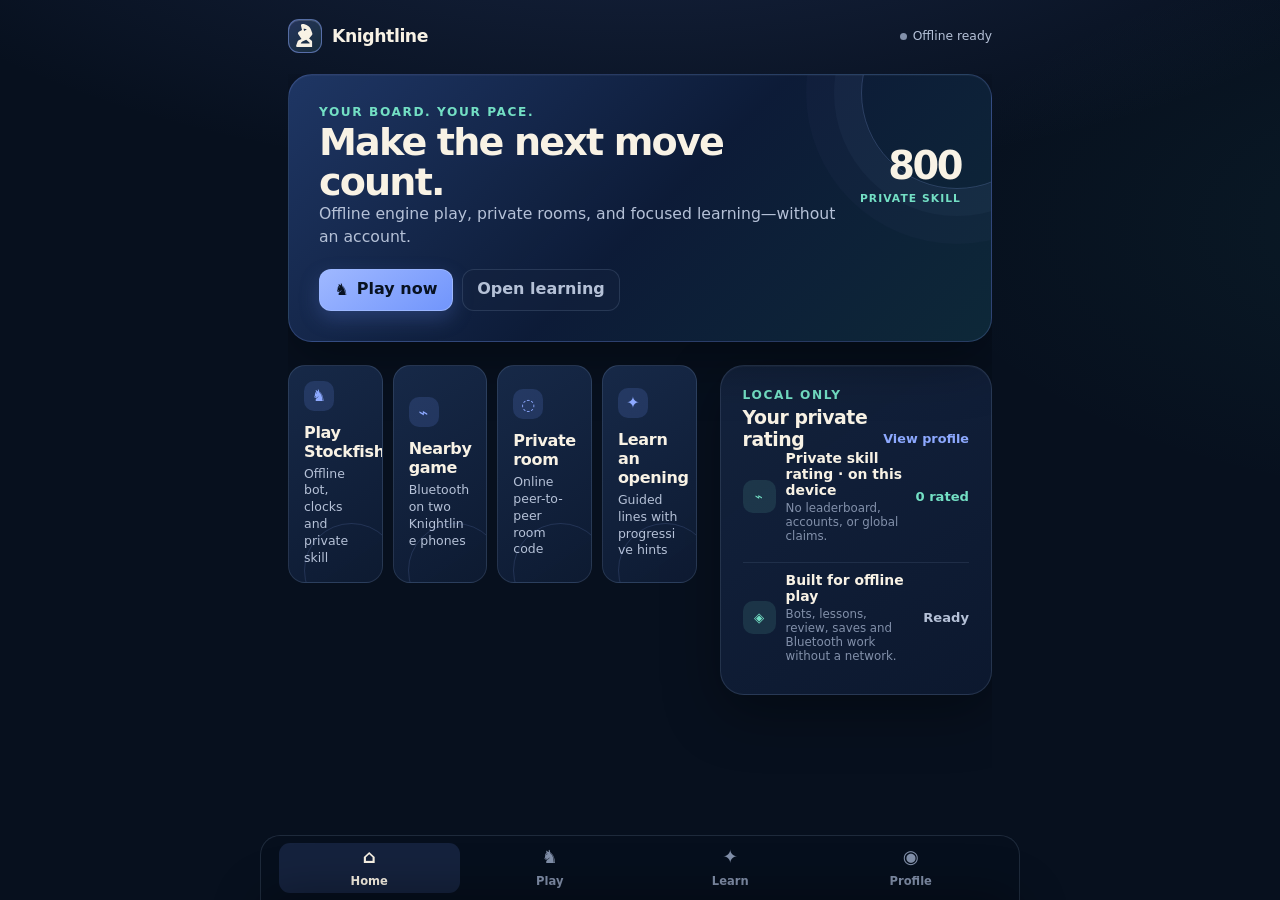
==== app/src/main/assets/ui/index.html @ a9599f8b "Publish Knightline Preview beta" ====
<!doctype html>
<html lang="en">
<head>
  <meta charset="utf-8">
  <meta name="viewport" content="width=device-width, initial-scale=1, viewport-fit=cover">
  <meta name="color-scheme" content="dark">
  <meta name="theme-color" content="#08101f">
  <meta http-equiv="Content-Security-Policy" content="default-src 'self'; img-src 'self' data:; style-src 'self'; script-src 'self'; connect-src 'self'; media-src 'none'; object-src 'none'; base-uri 'none'; form-action 'none'; frame-src 'none'">
  <title>Knightline Preview</title>
  <link rel="stylesheet" href="styles.css">
</head>
<body>
  <a class="skip-link" href="#main-content">Skip to content</a>
  <div id="app" class="app-shell" data-screen="home">
    <header class="app-header" id="app-header" data-testid="app-header"></header>
    <main id="main-content" class="app-main" tabindex="-1"></main>
    <nav class="bottom-nav" aria-label="Primary navigation" data-testid="primary-navigation">
      <button class="nav-item" type="button" data-nav="home" data-testid="nav-home"><span class="nav-icon" aria-hidden="true">⌂</span><span>Home</span></button>
      <button class="nav-item" type="button" data-nav="play" data-testid="nav-play"><span class="nav-icon" aria-hidden="true">♞</span><span>Play</span></button>
      <button class="nav-item" type="button" data-nav="learn" data-testid="nav-learn"><span class="nav-icon" aria-hidden="true">✦</span><span>Learn</span></button>
      <button class="nav-item" type="button" data-nav="profile" data-testid="nav-profile"><span class="nav-icon" aria-hidden="true">◉</span><span>Profile</span></button>
    </nav>
  </div>

  <div id="sheet-backdrop" class="sheet-backdrop" hidden></div>
  <section id="bottom-sheet" class="bottom-sheet" role="dialog" aria-modal="true" aria-labelledby="sheet-title" aria-hidden="true" tabindex="-1" data-testid="bottom-sheet">
    <div class="sheet-grabber" aria-hidden="true"></div>
    <div class="sheet-scroll" id="sheet-scroll"></div>
  </section>
  <div id="toast-region" class="toast-region" aria-live="polite" aria-atomic="true"></div>
  <script src="app.js" defer></script>
</body>
</html>
---- app/src/main/assets/ui/styles.css ----
:root {
  --system-font-size: 100%;
  --ink: #07101e;
  --ink-raised: #0d1930;
  --ink-panel: #111f39;
  --ink-panel-2: #162744;
  --line: rgba(177, 201, 239, .14);
  --line-strong: rgba(177, 201, 239, .25);
  --ivory: #f8f2e5;
  --mist: #b5c1d7;
  --muted: #8290aa;
  --blue: #7394ff;
  --blue-bright: #8da9ff;
  --mint: #73dfc4;
  --gold: #f2c76d;
  --rose: #ff8f9d;
  /* ChessLink's cool tournament field was much clearer than the interim
     brown board. Keep its identity, but give it a more deliberate frame. */
  --board-light: #e7edf8;
  --board-dark: #5875a6;
  --board-light-alt: #d9e3f3;
  --board-dark-alt: #476493;
  --board-frame: clamp(3px, .8vw, 6px);
  --shadow: 0 18px 55px rgba(0, 0, 0, .35);
  --radius-l: 24px;
  --radius-m: 17px;
  --radius-s: 12px;
  --safe-top: env(safe-area-inset-top, 0px);
  --safe-bottom: env(safe-area-inset-bottom, 0px);
  --content-max: 760px;
  font-size: var(--system-font-size);
  font-family: Inter, ui-sans-serif, system-ui, -apple-system, BlinkMacSystemFont, "Segoe UI", sans-serif;
  font-synthesis: none;
}

* { box-sizing: border-box; }
html { height: 100%; background: var(--ink); }
body {
  min-width: 320px;
  height: 100vh;
  height: 100dvh;
  margin: 0;
  overflow: hidden;
  background:
    radial-gradient(100% 58% at 50% -18%, rgba(88, 117, 205, .22), transparent 66%),
    radial-gradient(70% 45% at 120% 25%, rgba(51, 173, 161, .08), transparent 70%),
    var(--ink);
  color: var(--ivory);
  -webkit-tap-highlight-color: transparent;
}
button, input, textarea { font: inherit; }
button { color: inherit; }
button:not(:disabled), [role="button"] { cursor: pointer; }
button:disabled { cursor: not-allowed; opacity: .48; }
.skip-link { position: fixed; z-index: 100; top: -4rem; left: 1rem; padding: .6rem .85rem; background: var(--ivory); color: var(--ink); border-radius: 0 0 .7rem .7rem; }
.skip-link:focus { top: 0; }

.app-shell { height: 100vh; height: 100dvh; display: grid; grid-template-rows: auto minmax(0, 1fr); max-width: var(--content-max); margin: 0 auto; padding: max(14px, var(--safe-top)) clamp(14px, 4vw, 28px) calc(84px + var(--safe-bottom)); overflow: hidden; }
.app-header { min-height: 44px; display: flex; align-items: center; justify-content: space-between; gap: 10px; margin-bottom: 16px; }
.app-main { min-width: 0; min-height: 0; padding-bottom: 6px; overflow-x: hidden; overflow-y: auto; overscroll-behavior-y: contain; outline: none; -webkit-overflow-scrolling: touch; }
.screen { display: grid; gap: clamp(14px, 3.4vw, 23px); }
.screen--game { gap: 12px; }
.eyebrow { margin: 0 0 4px; color: var(--mint); font-size: clamp(.66rem, 2vw, .76rem); font-weight: 780; letter-spacing: .13em; text-transform: uppercase; }
.title { margin: 0; color: var(--ivory); font-size: clamp(1.55rem, 6vw, 2.38rem); line-height: 1.04; letter-spacing: -.048em; }
.subtitle, .body-copy { margin: 0; color: var(--mist); font-size: clamp(.83rem, 3.2vw, .98rem); line-height: 1.48; overflow-wrap: anywhere; }
.muted { color: var(--muted); }
.tiny { font-size: clamp(.69rem, 2.3vw, .78rem); color: var(--muted); }
.header-brand { display: flex; align-items: center; min-width: 0; gap: 10px; }
.brand-mark { width: 34px; height: 34px; flex: 0 0 auto; border: 1px solid rgba(141,169,255,.5); border-radius: 11px; display: grid; place-items: center; background: linear-gradient(135deg, rgba(115,148,255,.24), rgba(115,223,196,.12)); color: var(--ivory); box-shadow: inset 0 1px 0 rgba(255,255,255,.16); }
.brand-word { margin: 0; font-size: clamp(.96rem, 3vw, 1.08rem); font-weight: 760; letter-spacing: -.025em; }
.header-status { display: inline-flex; align-items: center; gap: 6px; min-width: 0; color: var(--mist); font-size: .77rem; }
.status-dot { width: 7px; height: 7px; border-radius: 50%; background: var(--mint); box-shadow: 0 0 0 4px rgba(115,223,196,.1); }
.status-dot--idle { background: var(--muted); box-shadow: none; }
.icon-button, .chip, .button { display: inline-flex; align-items: center; justify-content: center; min-height: 42px; border: 1px solid var(--line); border-radius: var(--radius-s); background: rgba(20, 35, 63, .75); color: var(--ivory); font-weight: 700; line-height: 1.15; }
.icon-button { width: 42px; padding: 0; font-size: 1.15rem; }
.button { gap: 8px; padding: .65rem .9rem; text-align: center; overflow-wrap: anywhere; transition: background .16s ease, border-color .16s ease, transform .16s ease; }
.button:hover { border-color: var(--line-strong); background: #1a2d50; }
.button:active { transform: translateY(1px); }
.button--primary { color: #081221; border-color: rgba(158, 185, 255, .85); background: linear-gradient(145deg, #9fb8ff, #7195fc); box-shadow: 0 8px 20px rgba(94, 126, 220, .28); }
.button--primary:hover { background: linear-gradient(145deg, #b2c6ff, #7ea0ff); }
.button--mint { color: #041b1a; border-color: rgba(130, 245, 215, .85); background: linear-gradient(145deg, #a1f0da, #70d5bc); box-shadow: 0 8px 18px rgba(70, 202, 172, .2); }
.button--quiet { color: var(--mist); background: rgba(20, 35, 63, .5); }
.button--danger { color: #ffd7dd; border-color: rgba(255,143,157,.3); background: rgba(128, 39, 64, .2); }
.button--wide { width: 100%; }
.button--compact { min-height: 38px; padding: .53rem .7rem; font-size: .82rem; }
.button-icon { font-size: 1rem; line-height: 1; }
.button-row { display: grid; grid-template-columns: repeat(2, minmax(0, 1fr)); gap: 9px; }
.button-row--three { grid-template-columns: repeat(3, minmax(0, 1fr)); }

.surface { min-width: 0; padding: clamp(15px, 4vw, 22px); border: 1px solid var(--line); border-radius: var(--radius-l); background: linear-gradient(145deg, rgba(20, 35, 63, .94), rgba(13, 25, 48, .92)); box-shadow: inset 0 1px 0 rgba(255,255,255,.035), var(--shadow); }
.surface--flat { box-shadow: inset 0 1px 0 rgba(255,255,255,.03); }
.surface-title { margin: 0; font-size: clamp(1rem, 4vw, 1.18rem); letter-spacing: -.025em; }
.section-heading { display: flex; align-items: end; justify-content: space-between; gap: 12px; }
.section-heading > div { min-width: 0; }
.section-action { flex: 0 0 auto; border: 0; padding: 4px 0; background: transparent; color: var(--blue-bright); font-weight: 750; font-size: .8rem; }

.hero { position: relative; overflow: hidden; padding: clamp(20px, 5vw, 30px); border-color: rgba(128,156,240,.23); background: linear-gradient(135deg, rgba(31, 55, 102, .98), rgba(13, 28, 56, .97) 52%, rgba(14, 42, 58, .95)); }
.hero::after { content: ""; position: absolute; width: 190px; height: 190px; right: -62px; top: -78px; border: 1px solid rgba(157,182,255,.22); border-radius: 50%; box-shadow: 0 0 0 27px rgba(157,182,255,.035), 0 0 0 55px rgba(157,182,255,.025); pointer-events: none; }
.hero > * { position: relative; z-index: 1; }
.hero-grid { display: grid; grid-template-columns: minmax(0, 1fr) auto; gap: 16px; align-items: center; }
.hero-rating { min-width: 83px; text-align: right; }
.rating-number { display: block; color: var(--ivory); font-size: clamp(1.65rem, 7vw, 2.4rem); line-height: .9; font-weight: 820; letter-spacing: -.065em; }
.rating-label { display: block; margin-top: 8px; color: var(--mint); font-size: .67rem; font-weight: 760; letter-spacing: .1em; text-transform: uppercase; }
.rating-delta { display: inline-block; margin-top: 9px; color: #a5f1d8; font-size: .76rem; font-weight: 760; }
.hero-actions { display: flex; flex-wrap: wrap; gap: 9px; margin-top: 20px; }

.quick-grid { display: grid; grid-template-columns: repeat(2, minmax(0, 1fr)); gap: 10px; }
.quick-card { position: relative; min-height: 124px; overflow: hidden; padding: 15px; border: 1px solid var(--line); border-radius: var(--radius-m); background: linear-gradient(145deg, rgba(25,44,77,.9), rgba(14,27,51,.94)); text-align: left; }
.quick-card::after { content: ""; position: absolute; inset: auto -17px -36px auto; width: 93px; height: 93px; border: 1px solid rgba(148,175,255,.15); border-radius: 50%; }
.quick-card:hover { border-color: rgba(141,169,255,.52); }
.quick-icon { display: grid; place-items: center; width: 30px; height: 30px; margin-bottom: 12px; border-radius: 10px; background: rgba(115,148,255,.16); color: var(--blue-bright); font-size: 1rem; }
.quick-label { display: block; font-size: clamp(.88rem, 3.5vw, 1rem); font-weight: 770; letter-spacing: -.02em; }
.quick-meta { display: block; max-width: 15ch; margin-top: 5px; color: var(--mist); font-size: clamp(.7rem, 2.6vw, .78rem); line-height: 1.35; overflow-wrap: anywhere; }

.activity-list, .lesson-list, .timeline-list, .move-list { display: grid; gap: 10px; }
.activity-item { display: grid; grid-template-columns: auto minmax(0, 1fr) auto; gap: 10px; align-items: center; min-height: 54px; padding: 9px 0; border-top: 1px solid rgba(177,201,239,.1); }
.activity-item:first-child { padding-top: 0; border-top: 0; }
.activity-badge { display: grid; place-items: center; width: 33px; height: 33px; border-radius: 10px; background: rgba(115,223,196,.12); color: var(--mint); font-size: .83rem; }
.activity-title { margin: 0; font-size: .87rem; font-weight: 720; overflow-wrap: anywhere; }
.activity-copy { margin: 3px 0 0; color: var(--muted); font-size: .74rem; overflow-wrap: anywhere; }
.activity-value { color: var(--mint); font-size: .82rem; font-weight: 760; text-align: right; }
.activity-value--neutral { color: var(--mist); }

.bottom-nav { position: fixed; z-index: 20; left: 50%; bottom: 0; display: grid; grid-template-columns: repeat(4, minmax(0, 1fr)); width: min(var(--content-max), 100%); padding: 7px clamp(8px, 3vw, 18px) calc(7px + var(--safe-bottom)); border-top: 1px solid rgba(177,201,239,.12); background: rgba(7, 16, 30, .91); backdrop-filter: blur(18px); transform: translateX(-50%); }
.nav-item { display: grid; place-items: center; gap: 3px; min-height: 50px; padding: 3px 0; border: 0; border-radius: 11px; background: transparent; color: var(--muted); font-size: clamp(.63rem, 2.5vw, .72rem); font-weight: 700; }
.nav-item[aria-current="page"] { color: var(--ivory); background: rgba(115,148,255,.14); }
.nav-icon { font-size: 1.15rem; line-height: 1; }

.board-shell { position: relative; width: min(100%, 600px); margin: 0 auto; padding: var(--board-frame); border: 1px solid rgba(181,205,246,.38); border-radius: clamp(13px, 3.2vw, 19px); background: linear-gradient(145deg, #2b4169, #0f1b31 58%, #081222); box-shadow: 0 2px 0 rgba(255,255,255,.09) inset, 0 0 0 1px rgba(2,8,20,.48), 0 18px 42px rgba(0,0,0,.43); overflow: hidden; }
.board { position: relative; display: grid; grid-template-columns: repeat(8, minmax(0, 1fr)); grid-template-rows: repeat(8, minmax(0, 1fr)); width: 100%; aspect-ratio: 1; border-radius: clamp(9px, 2.4vw, 14px); overflow: hidden; isolation: isolate; touch-action: none; user-select: none; -webkit-user-select: none; }
.square { position: relative; display: grid; place-items: center; min-width: 0; min-height: 0; padding: 0; border: 0; background: var(--board-light); color: #17233c; }
.square--dark { background: var(--board-dark); }
.square--last { box-shadow: inset 0 0 0 999px rgba(247, 194, 91, .34); }
.square--selected { outline: 3px solid rgba(113, 239, 207, .95); outline-offset: -3px; box-shadow: inset 0 0 0 999px rgba(66, 213, 187, .16); }
.square--legal::after { content: ""; position: absolute; z-index: 1; width: 22%; aspect-ratio: 1; border: 2px solid rgba(10, 35, 67, .12); border-radius: 50%; background: rgba(18, 55, 89, .38); box-shadow: 0 1px 2px rgba(255,255,255,.2) inset; }
.square--capture::after { content: ""; position: absolute; z-index: 1; inset: 6%; border: 3px solid rgba(103, 242, 209, .94); border-radius: 50%; box-shadow: 0 0 0 1px rgba(5,27,46,.32) inset; }
.square:focus-visible { outline: 3px solid #f9fbff; outline-offset: -3px; }
.coordinate { position: absolute; z-index: 4; color: #345175; font-size: clamp(6px, 1.75vw, 8px); font-weight: 800; line-height: 1; opacity: .9; pointer-events: none; text-shadow: 0 1px 1px rgba(255,255,255,.42), 0 0 2px rgba(12,28,51,.18); }
.square--dark .coordinate { color: #eef4ff; text-shadow: 0 1px 1px rgba(21,39,70,.35); }
.coordinate--rank { top: 4px; left: 4px; }
.coordinate--file { right: 4px; bottom: 3px; }
.piece-svg { --piece-fill: #fffaf0; --piece-edge: #6f6d65; --piece-shine: #d7c7a4; position: relative; z-index: 3; width: 94%; height: 94%; overflow: visible; filter: drop-shadow(0 2px 1.2px rgba(7,17,34,.35)); pointer-events: none; }
.piece-svg--white { --piece-fill: #fffaf0; --piece-edge: #6f6d65; --piece-shine: #d7c7a4; }
.piece-svg--black { --piece-fill: #202b3c; --piece-edge: #0d1420; --piece-shine: #52647a; filter: drop-shadow(0 2px 1.2px rgba(7,17,34,.42)); }
.piece-svg .piece-main, .piece-svg .piece-base { fill: var(--piece-fill); stroke: var(--piece-edge); stroke-width: 1.45; stroke-linejoin: round; }
.piece-svg .piece-detail { fill: none; stroke: var(--piece-shine); stroke-width: 2.4; stroke-linecap: round; stroke-linejoin: round; }
.piece-svg .piece-highlight { fill: none; stroke: var(--piece-shine); stroke-width: 2; stroke-linecap: round; }
.piece-svg .piece-shadow { fill: #000; opacity: .16; }
.square--coach-source::before, .square--coach-target::before { content: ""; position: absolute; z-index: 2; inset: 5%; border: 2px solid rgba(121, 238, 207, .92); pointer-events: none; }
.square--coach-source::before { border-radius: 12%; box-shadow: inset 0 0 0 1px rgba(9,33,54,.28); }
.square--coach-target::before { border-radius: 50%; background: rgba(121, 238, 207, .12); box-shadow: 0 0 0 1px rgba(9,33,54,.3); }
.board-overlay { position: absolute; inset: 0; z-index: 2; width: 100%; height: 100%; overflow: visible; pointer-events: none; }
.coach-arrow { stroke: rgba(112, 239, 209, .94); stroke-width: 1.15; stroke-linecap: round; opacity: .8; filter: drop-shadow(0 1px 1px rgba(0,0,0,.28)); }
.coach-arrow-head { fill: rgba(112, 239, 209, .94); opacity: .88; }
.board-accessibility-note { position: absolute; width: 1px; height: 1px; padding: 0; margin: -1px; overflow: hidden; clip: rect(0,0,0,0); white-space: nowrap; border: 0; }

.game-topline { display: flex; align-items: center; justify-content: space-between; gap: 8px; }
.game-name { min-width: 0; margin: 0; color: var(--ivory); font-size: clamp(.9rem, 3.8vw, 1.04rem); font-weight: 760; letter-spacing: -.02em; white-space: nowrap; overflow: hidden; text-overflow: ellipsis; }
.eval-chip { display: inline-flex; flex: 0 0 auto; align-items: center; gap: 6px; min-height: 30px; padding: 0 .6rem; border: 1px solid rgba(115,223,196,.25); border-radius: 999px; background: rgba(28,80,79,.27); color: #b4f6e3; font-size: .75rem; font-weight: 800; font-variant-numeric: tabular-nums; }
.eval-bar { width: 30px; height: 5px; border-radius: 99px; background: linear-gradient(90deg, #fff7e7 0 53%, #29354c 53% 100%); }
.player-card { display: grid; grid-template-columns: 42px minmax(0, 1fr) auto; align-items: center; gap: 10px; min-height: 68px; padding: 10px 12px; border: 1px solid var(--line); border-radius: var(--radius-m); background: rgba(18,32,58,.92); }
.player-card--active { border-color: rgba(115,223,196,.7); box-shadow: inset 0 0 0 1px rgba(115,223,196,.14); }
.avatar { display: grid; place-items: center; width: 42px; height: 42px; border-radius: 14px; background: linear-gradient(145deg, #88a9ff, #5878d8); color: #0b1430; font-size: .7rem; font-weight: 850; }
.avatar--bot { background: linear-gradient(145deg, #6ce0c4, #328d95); color: #042226; }
.player-copy { min-width: 0; }
.player-name { margin: 0; font-size: clamp(.82rem, 3.4vw, .96rem); font-weight: 760; white-space: nowrap; overflow: hidden; text-overflow: ellipsis; }
.player-meta { margin: 3px 0 0; color: var(--muted); font-size: clamp(.66rem, 2.5vw, .74rem); white-space: nowrap; overflow: hidden; text-overflow: ellipsis; }
.clock { color: var(--ivory); font-size: clamp(1rem, 4.4vw, 1.23rem); font-weight: 800; font-variant-numeric: tabular-nums; letter-spacing: -.04em; }
.clock--active { color: var(--mint); }
.coach-card { display: grid; gap: 10px; padding: 13px 14px; border: 1px solid rgba(115,223,196,.25); border-radius: var(--radius-m); background: linear-gradient(140deg, rgba(20,71,74,.42), rgba(14,30,53,.8)); }
.coach-kicker { display: flex; align-items: center; gap: 7px; color: var(--mint); font-size: .68rem; font-weight: 820; letter-spacing: .105em; text-transform: uppercase; }
.coach-copy { margin: 0; color: var(--ivory); font-size: clamp(.79rem, 3.2vw, .91rem); line-height: 1.4; overflow-wrap: anywhere; }
.game-actions { display: grid; grid-template-columns: repeat(3, minmax(0, 1fr)); gap: 8px; }
.game-actions .button { min-width: 0; min-height: 42px; padding: .55rem .38rem; font-size: clamp(.66rem, 2.7vw, .78rem); }
.turn-note { min-height: 1.15em; margin: 0 3px; color: var(--mist); font-size: .76rem; overflow-wrap: anywhere; }

.tab-row { display: flex; gap: 7px; overflow-x: auto; padding-bottom: 2px; scrollbar-width: none; }
.tab-row::-webkit-scrollbar { display: none; }
.tab { flex: 0 0 auto; min-height: 36px; padding: 0 .75rem; border: 1px solid var(--line); border-radius: 999px; background: rgba(15,29,54,.72); color: var(--mist); font-size: .76rem; font-weight: 760; }
.tab[aria-selected="true"] { border-color: rgba(141,169,255,.58); background: rgba(115,148,255,.19); color: var(--ivory); }
.lesson-card { display: grid; grid-template-columns: auto minmax(0, 1fr) auto; align-items: center; gap: 11px; padding: 13px; border: 1px solid var(--line); border-radius: var(--radius-m); background: rgba(17,31,57,.76); text-align: left; }
.lesson-icon { display: grid; place-items: center; width: 38px; height: 38px; border-radius: 12px; background: rgba(115,148,255,.14); color: var(--blue-bright); font-size: 1rem; }
.lesson-content { min-width: 0; }
.lesson-title { display: block; margin: 0; font-size: clamp(.79rem, 3.2vw, .91rem); font-weight: 760; overflow-wrap: anywhere; }
.lesson-copy { display: block; margin: 3px 0 0; color: var(--muted); font-size: clamp(.66rem, 2.6vw, .74rem); line-height: 1.3; overflow-wrap: anywhere; }
.progress-ring { --value: 0; display: grid; place-items: center; width: 35px; height: 35px; border-radius: 50%; background: conic-gradient(var(--mint) calc(var(--value) * 1%), rgba(177,201,239,.13) 0); }
.progress-ring::after { content: attr(data-label); display: grid; place-items: center; width: 27px; height: 27px; border-radius: 50%; background: var(--ink-panel); color: var(--ivory); font-size: .59rem; font-weight: 800; }
.lesson-hero { display: grid; gap: 12px; padding: 16px; border: 1px solid rgba(115,148,255,.27); border-radius: var(--radius-m); background: linear-gradient(135deg, rgba(58,78,137,.38), rgba(17,31,57,.68)); }
.button-row--review { margin-top: 14px; }
.review-branch { margin-top: 9px; }
.chat-compose--spaced { margin-top: 10px; }

.profile-grid { display: grid; grid-template-columns: repeat(2, minmax(0, 1fr)); gap: 10px; }
.metric { min-width: 0; padding: 14px; border: 1px solid var(--line); border-radius: var(--radius-m); background: rgba(17,31,57,.62); }
.metric-value { display: block; color: var(--ivory); font-size: clamp(1.1rem, 5vw, 1.5rem); font-weight: 810; letter-spacing: -.05em; font-variant-numeric: tabular-nums; }
.metric-label { display: block; margin-top: 5px; color: var(--muted); font-size: .68rem; font-weight: 700; overflow-wrap: anywhere; }
.rating-chart { position: relative; height: 132px; overflow: hidden; margin-top: 7px; border-bottom: 1px solid rgba(177,201,239,.16); }
.rating-chart svg { width: 100%; height: 100%; overflow: visible; }
.chart-grid { stroke: rgba(177,201,239,.12); stroke-width: 1; }
.chart-area { fill: url(#rating-area); }
.chart-line { fill: none; stroke: #76e2c7; stroke-width: 3; stroke-linecap: round; stroke-linejoin: round; }
.chart-point { fill: #d9fff3; stroke: #67d9bc; stroke-width: 2; }
.rating-footnote { margin: 10px 0 0; color: var(--muted); font-size: .71rem; line-height: 1.35; }
.empty-state { display: grid; place-items: center; min-height: 170px; padding: 25px; border: 1px dashed rgba(177,201,239,.24); border-radius: var(--radius-m); color: var(--mist); text-align: center; }

.review-summary { display: grid; grid-template-columns: minmax(0, 1fr) auto; gap: 12px; align-items: center; }
.result-badge { display: inline-flex; align-items: center; width: max-content; min-height: 28px; padding: 0 .55rem; border-radius: 999px; background: rgba(115,223,196,.15); color: var(--mint); font-size: .68rem; font-weight: 830; letter-spacing: .07em; text-transform: uppercase; }
.review-score { color: var(--ivory); font-size: clamp(2rem, 9vw, 3.15rem); font-weight: 830; letter-spacing: -.075em; }
.review-graph { width: 100%; height: 76px; overflow: visible; }
.move-list { grid-template-columns: repeat(2, minmax(0, 1fr)); gap: 6px; }
.move-item { display: flex; align-items: center; justify-content: space-between; min-width: 0; min-height: 37px; padding: 0 9px; border: 1px solid rgba(177,201,239,.1); border-radius: 9px; background: rgba(11,23,43,.6); color: var(--mist); font-size: .75rem; }
.move-item--current { color: var(--ivory); border-color: rgba(115,148,255,.58); background: rgba(115,148,255,.17); }
.move-number { color: var(--muted); font-size: .65rem; }

.sheet-backdrop { position: fixed; z-index: 39; inset: 0; background: rgba(1,6,15,.62); opacity: 0; transition: opacity 180ms ease; }
.sheet-backdrop.is-visible { opacity: 1; }
.bottom-sheet { position: fixed; z-index: 40; left: 50%; bottom: 0; width: min(var(--content-max), 100%); max-height: min(88dvh, 44rem); padding: 8px clamp(14px, 4vw, 27px) calc(15px + var(--safe-bottom)); border: 1px solid rgba(177,201,239,.18); border-bottom: 0; border-radius: 27px 27px 0 0; background: linear-gradient(155deg, #172744, #0c1830 45%, #091426); box-shadow: 0 -14px 48px rgba(0,0,0,.36), inset 0 1px 0 rgba(255,255,255,.065); transform: translate3d(-50%, calc(100% + 10px), 0); transition: transform 230ms cubic-bezier(.2,.8,.2,1); will-change: transform; }
.bottom-sheet[data-open="true"] { transform: translate3d(-50%, 0, 0); }
.bottom-sheet[data-sheet-kind="setup"] { height: min(84dvh, 38rem); }
.bottom-sheet[data-sheet-kind="room"] { height: min(72dvh, 31rem); }
.bottom-sheet[data-sheet-kind="moves"] { height: min(74dvh, 35rem); }
.sheet-grabber { width: 37px; height: 4px; margin: 3px auto 12px; border-radius: 99px; background: rgba(207,220,245,.37); }
.sheet-scroll { max-height: calc(min(88dvh, 44rem) - 42px - var(--safe-bottom)); overflow: auto; overscroll-behavior: contain; padding: 0 1px 4px; scrollbar-color: rgba(177,201,239,.32) transparent; }
.bottom-sheet[data-sheet-kind="setup"] .sheet-scroll { height: calc(min(84dvh, 38rem) - 42px - var(--safe-bottom)); }
.bottom-sheet[data-sheet-kind="room"] .sheet-scroll { height: calc(min(72dvh, 31rem) - 42px - var(--safe-bottom)); }
.bottom-sheet[data-sheet-kind="moves"] .sheet-scroll { height: calc(min(74dvh, 35rem) - 42px - var(--safe-bottom)); }
.sheet-heading { display: flex; align-items: start; justify-content: space-between; gap: 12px; margin-bottom: 18px; }
.sheet-heading > div { min-width: 0; }
.sheet-title { margin: 0; color: var(--ivory); font-size: clamp(1.2rem, 5vw, 1.5rem); line-height: 1.1; letter-spacing: -.04em; }
.sheet-subtitle { margin: 7px 0 0; color: var(--mist); font-size: clamp(.77rem, 3vw, .88rem); line-height: 1.4; overflow-wrap: anywhere; }
.sheet-section { display: grid; gap: 10px; margin-top: 18px; }
.sheet-label { margin: 0; color: var(--mist); font-size: .71rem; font-weight: 790; letter-spacing: .095em; text-transform: uppercase; }
.choice-grid { display: grid; grid-template-columns: repeat(3, minmax(0, 1fr)); gap: 8px; }
.choice-grid--two { grid-template-columns: repeat(2, minmax(0, 1fr)); }
.choice { display: grid; gap: 3px; min-height: 56px; padding: 9px 8px; border: 1px solid var(--line); border-radius: 13px; background: rgba(10,23,45,.48); color: var(--mist); text-align: left; }
.choice[aria-pressed="true"] { border-color: rgba(141,169,255,.72); background: rgba(115,148,255,.2); color: var(--ivory); box-shadow: inset 0 0 0 1px rgba(141,169,255,.13); }
.choice-main { display: block; color: inherit; font-size: clamp(.72rem, 3vw, .84rem); font-weight: 780; overflow-wrap: anywhere; }
.choice-detail { display: block; color: var(--muted); font-size: clamp(.59rem, 2.2vw, .67rem); overflow-wrap: anywhere; }
.choice[aria-pressed="true"] .choice-detail { color: #b8c8ef; }
.sheet-footer { position: sticky; bottom: -1px; display: grid; grid-template-columns: minmax(0, 1fr) auto; gap: 10px; align-items: center; padding: 15px 0 1px; background: linear-gradient(to bottom, rgba(12,24,48,0), #0b1730 27%); }
.sheet-footer .button { min-width: 120px; }
.input { width: 100%; min-height: 48px; padding: .7rem .82rem; border: 1px solid var(--line-strong); border-radius: 13px; outline: none; background: rgba(5,13,29,.65); color: var(--ivory); }
.input::placeholder { color: #71809b; }
.input:focus { border-color: var(--blue-bright); box-shadow: 0 0 0 3px rgba(115,148,255,.17); }
.online-note { display: flex; gap: 8px; padding: 11px; border: 1px solid rgba(242,199,109,.24); border-radius: 13px; background: rgba(110,78,25,.13); color: #ead7a6; font-size: .74rem; line-height: 1.35; }
.chat-log { display: grid; gap: 8px; min-height: 90px; max-height: 175px; overflow: auto; padding: 8px; border: 1px solid rgba(177,201,239,.1); border-radius: 13px; background: rgba(5,14,31,.38); }
.chat-message { max-width: 86%; padding: 8px 10px; border-radius: 11px 11px 11px 3px; background: rgba(115,148,255,.15); color: var(--ivory); font-size: .76rem; line-height: 1.33; overflow-wrap: anywhere; }
.chat-message--self { justify-self: end; border-radius: 11px 11px 3px 11px; background: rgba(115,223,196,.15); }
.chat-compose { display: grid; grid-template-columns: minmax(0, 1fr) auto; gap: 8px; }

.toast-region { position: fixed; z-index: 80; left: 50%; bottom: calc(80px + var(--safe-bottom)); display: grid; gap: 8px; width: min(calc(100% - 28px), 430px); pointer-events: none; transform: translateX(-50%); }
.toast { padding: 11px 13px; border: 1px solid rgba(177,201,239,.23); border-radius: 13px; background: rgba(16,30,55,.96); color: var(--ivory); box-shadow: var(--shadow); font-size: .78rem; line-height: 1.35; animation: toast-in 180ms ease-out both; }
.toast--error { border-color: rgba(255,143,157,.45); color: #ffdae0; }

@keyframes toast-in { from { opacity: 0; transform: translateY(9px); } to { opacity: 1; transform: translateY(0); } }

@media (max-width: 374px) {
  .app-shell { padding-left: 12px; padding-right: 12px; }
  .bottom-sheet { padding-left: 12px; padding-right: 12px; }
  .hero-grid { grid-template-columns: minmax(0, 1fr) 72px; }
  .player-card { grid-template-columns: 37px minmax(0, 1fr) auto; gap: 8px; padding: 9px; }
  .avatar { width: 37px; height: 37px; border-radius: 12px; }
  .game-actions { gap: 6px; }
  .game-actions .button { padding-left: .2rem; padding-right: .2rem; }
}
/* Dynamic type: preserve a calm hierarchy by reflowing dense compositions.
   This is deliberately keyed from Android's reported font preference rather
   than viewport width, so a 360dp phone at 150% never gets squeezed columns. */
:root[data-font-scale-tier="medium"] .hero-grid,
:root[data-font-scale-tier="large"] .hero-grid {
  grid-template-columns: minmax(0, 1fr);
  gap: 12px;
}
:root[data-font-scale-tier="medium"] .hero-rating,
:root[data-font-scale-tier="large"] .hero-rating {
  display: flex;
  align-items: baseline;
  gap: 9px;
  min-width: 0;
  text-align: left;
}
:root[data-font-scale-tier="medium"] .rating-label,
:root[data-font-scale-tier="large"] .rating-label { margin-top: 0; }
:root[data-font-scale-tier="medium"] .rating-delta,
:root[data-font-scale-tier="large"] .rating-delta { margin-top: 0; }
:root[data-font-scale-tier="medium"] .title { font-size: clamp(1.46rem, 5.6vw, 2.14rem); }
:root[data-font-scale-tier="large"] .title { font-size: clamp(1.4rem, 5.25vw, 2rem); }
:root[data-font-scale-tier="large"] .quick-grid { grid-template-columns: minmax(0, 1fr); }
:root[data-font-scale-tier="large"] .quick-card { min-height: 112px; }
:root[data-font-scale-tier="large"] .section-heading { align-items: start; flex-wrap: wrap; }
:root[data-font-scale-tier="large"] .section-action { min-height: 32px; }
@media (min-width: 620px) {
  .quick-grid { grid-template-columns: repeat(4, minmax(0, 1fr)); }
  .screen--home { grid-template-columns: minmax(0, 1.2fr) minmax(240px, .8fr); align-items: start; }
  .screen--home .hero { grid-column: 1 / -1; }
  .screen--home .home-activity { grid-column: 2; grid-row: 2 / span 2; }
  .bottom-nav { border: 1px solid rgba(177,201,239,.14); border-bottom: 0; border-radius: 20px 20px 0 0; }
}
@media (prefers-reduced-motion: reduce) {
  *, *::before, *::after { animation-duration: .001ms !important; animation-iteration-count: 1 !important; scroll-behavior: auto !important; transition-duration: .001ms !important; }
}
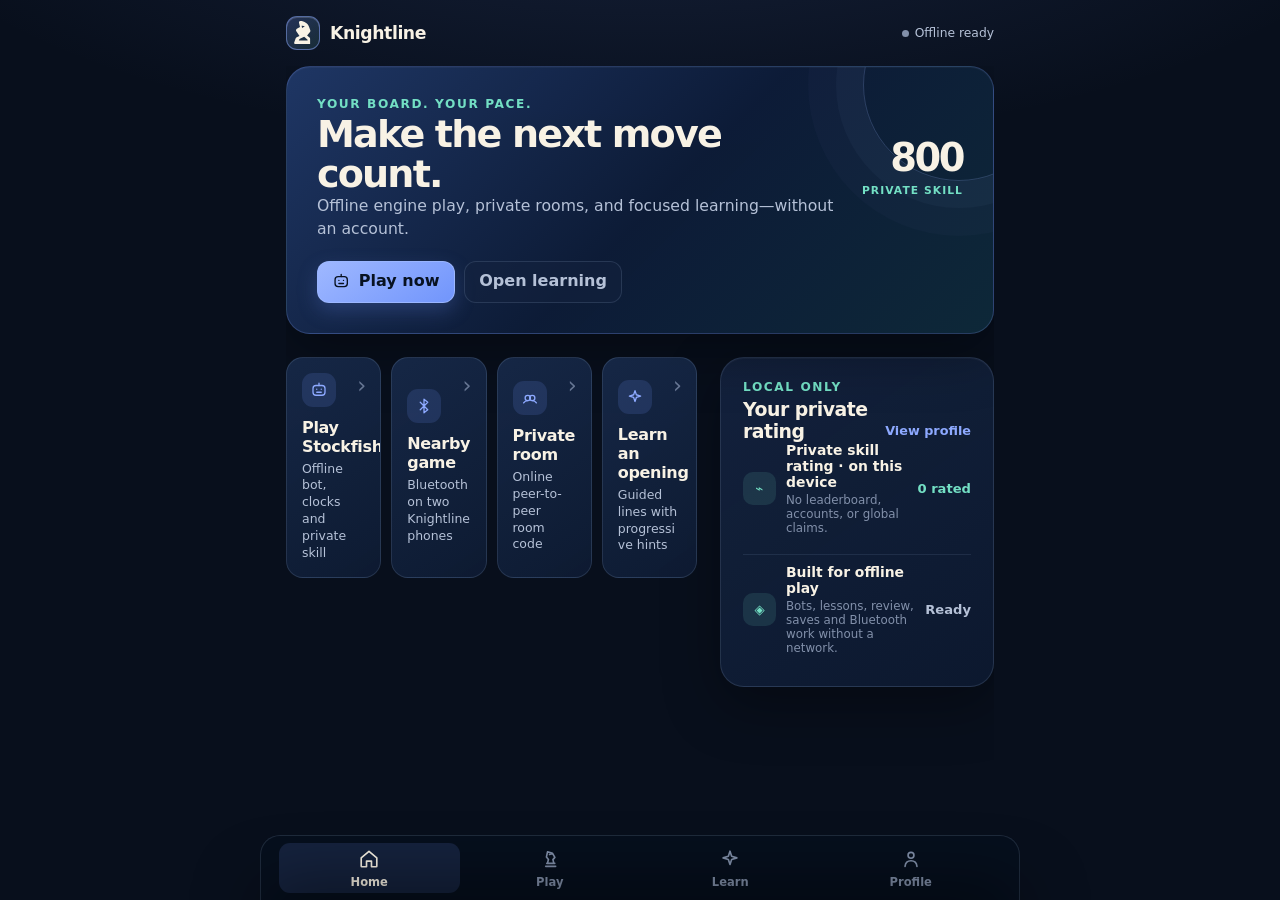
==== commit 3e06e8f2: "Polish chess flows and practice coaching" ====
--- a/app/src/main/assets/ui/index.html
+++ b/app/src/main/assets/ui/index.html
@@ -15,10 +15,10 @@
     <header class="app-header" id="app-header" data-testid="app-header"></header>
     <main id="main-content" class="app-main" tabindex="-1"></main>
     <nav class="bottom-nav" aria-label="Primary navigation" data-testid="primary-navigation">
-      <button class="nav-item" type="button" data-nav="home" data-testid="nav-home"><span class="nav-icon" aria-hidden="true">⌂</span><span>Home</span></button>
-      <button class="nav-item" type="button" data-nav="play" data-testid="nav-play"><span class="nav-icon" aria-hidden="true">♞</span><span>Play</span></button>
-      <button class="nav-item" type="button" data-nav="learn" data-testid="nav-learn"><span class="nav-icon" aria-hidden="true">✦</span><span>Learn</span></button>
-      <button class="nav-item" type="button" data-nav="profile" data-testid="nav-profile"><span class="nav-icon" aria-hidden="true">◉</span><span>Profile</span></button>
+      <button class="nav-item" type="button" data-nav="home" data-testid="nav-home"><span class="nav-icon" aria-hidden="true"><svg viewBox="0 0 24 24"><path d="M3.5 10.8 12 3.7l8.5 7.1v9a.7.7 0 0 1-.7.7h-5.1v-6.2H9.3v6.2H4.2a.7.7 0 0 1-.7-.7Z"/></svg></span><span>Home</span></button>
+      <button class="nav-item" type="button" data-nav="play" data-testid="nav-play"><span class="nav-icon" aria-hidden="true"><svg viewBox="0 0 24 24"><path d="M7.3 20h10.9M8.5 16.8h8.7M9.2 16.8l1.1-4.2-2.2-2.7 1.2-5.7 5.5 1.6 2.5 4.4-2.1 2.5 1 4.1M11.5 7.1l3.3-1.3"/></svg></span><span>Play</span></button>
+      <button class="nav-item" type="button" data-nav="learn" data-testid="nav-learn"><span class="nav-icon" aria-hidden="true"><svg viewBox="0 0 24 24"><path d="M12 3.5 13.8 9l5.7 1.8-5.7 1.8L12 18l-1.8-5.4-5.7-1.8L10.2 9Z"/></svg></span><span>Learn</span></button>
+      <button class="nav-item" type="button" data-nav="profile" data-testid="nav-profile"><span class="nav-icon" aria-hidden="true"><svg viewBox="0 0 24 24"><circle cx="12" cy="8" r="3.2"/><path d="M5.5 20c.4-4 2.7-6.1 6.5-6.1s6.1 2.1 6.5 6.1"/></svg></span><span>Profile</span></button>
     </nav>
   </div>
 
--- a/app/src/main/assets/ui/styles.css
+++ b/app/src/main/assets/ui/styles.css
@@ -1,9 +1,9 @@
 :root {
   --system-font-size: 100%;
-  --ink: #07101e;
-  --ink-raised: #0d1930;
-  --ink-panel: #111f39;
-  --ink-panel-2: #162744;
+  --ink: #080f1c;
+  --ink-raised: #0d1729;
+  --ink-panel: #111d33;
+  --ink-panel-2: #172640;
   --line: rgba(177, 201, 239, .14);
   --line-strong: rgba(177, 201, 239, .25);
   --ivory: #f8f2e5;
@@ -18,9 +18,9 @@
      brown board. Keep its identity, but give it a more deliberate frame. */
   --board-light: #e7edf8;
   --board-dark: #5875a6;
-  --board-light-alt: #d9e3f3;
-  --board-dark-alt: #476493;
-  --board-frame: clamp(3px, .8vw, 6px);
+  --board-light-alt: #dbe4f0;
+  --board-dark-alt: #506c99;
+  --board-frame: clamp(2px, .55vw, 4px);
   --shadow: 0 18px 55px rgba(0, 0, 0, .35);
   --radius-l: 24px;
   --radius-m: 17px;
@@ -41,25 +41,27 @@
   height: 100dvh;
   margin: 0;
   overflow: hidden;
-  background:
-    radial-gradient(100% 58% at 50% -18%, rgba(88, 117, 205, .22), transparent 66%),
-    radial-gradient(70% 45% at 120% 25%, rgba(51, 173, 161, .08), transparent 70%),
-    var(--ink);
+  background: radial-gradient(90% 48% at 50% -16%, rgba(90, 121, 205, .18), transparent 68%), var(--ink);
   color: var(--ivory);
+  user-select: none;
+  -webkit-user-select: none;
   -webkit-tap-highlight-color: transparent;
 }
 button, input, textarea { font: inherit; }
+input, textarea { user-select: text; -webkit-user-select: text; }
 button { color: inherit; }
 button:not(:disabled), [role="button"] { cursor: pointer; }
 button:disabled { cursor: not-allowed; opacity: .48; }
 .skip-link { position: fixed; z-index: 100; top: -4rem; left: 1rem; padding: .6rem .85rem; background: var(--ivory); color: var(--ink); border-radius: 0 0 .7rem .7rem; }
 .skip-link:focus { top: 0; }
 
-.app-shell { height: 100vh; height: 100dvh; display: grid; grid-template-rows: auto minmax(0, 1fr); max-width: var(--content-max); margin: 0 auto; padding: max(14px, var(--safe-top)) clamp(14px, 4vw, 28px) calc(84px + var(--safe-bottom)); overflow: hidden; }
-.app-header { min-height: 44px; display: flex; align-items: center; justify-content: space-between; gap: 10px; margin-bottom: 16px; }
+.app-shell { height: 100vh; height: 100dvh; display: grid; grid-template-rows: auto minmax(0, 1fr); max-width: var(--content-max); margin: 0 auto; padding: max(12px, var(--safe-top)) clamp(12px, 3.5vw, 26px) calc(78px + var(--safe-bottom)); overflow: hidden; }
+.app-shell[data-screen="game"], .app-shell[data-screen="review"] { padding-bottom: calc(10px + var(--safe-bottom)); }
+.app-header { min-height: 42px; display: flex; align-items: center; justify-content: space-between; gap: 10px; margin-bottom: 12px; }
+.app-shell[data-screen="game"] .bottom-nav, .app-shell[data-screen="review"] .bottom-nav { display: none; }
 .app-main { min-width: 0; min-height: 0; padding-bottom: 6px; overflow-x: hidden; overflow-y: auto; overscroll-behavior-y: contain; outline: none; -webkit-overflow-scrolling: touch; }
 .screen { display: grid; gap: clamp(14px, 3.4vw, 23px); }
-.screen--game { gap: 12px; }
+.screen--game { gap: clamp(7px, 1.8vw, 10px); padding-bottom: 4px; }
 .eyebrow { margin: 0 0 4px; color: var(--mint); font-size: clamp(.66rem, 2vw, .76rem); font-weight: 780; letter-spacing: .13em; text-transform: uppercase; }
 .title { margin: 0; color: var(--ivory); font-size: clamp(1.55rem, 6vw, 2.38rem); line-height: 1.04; letter-spacing: -.048em; }
 .subtitle, .body-copy { margin: 0; color: var(--mist); font-size: clamp(.83rem, 3.2vw, .98rem); line-height: 1.48; overflow-wrap: anywhere; }
@@ -68,9 +70,13 @@
 .header-brand { display: flex; align-items: center; min-width: 0; gap: 10px; }
 .brand-mark { width: 34px; height: 34px; flex: 0 0 auto; border: 1px solid rgba(141,169,255,.5); border-radius: 11px; display: grid; place-items: center; background: linear-gradient(135deg, rgba(115,148,255,.24), rgba(115,223,196,.12)); color: var(--ivory); box-shadow: inset 0 1px 0 rgba(255,255,255,.16); }
 .brand-word { margin: 0; font-size: clamp(.96rem, 3vw, 1.08rem); font-weight: 760; letter-spacing: -.025em; }
+.header-context { margin: 0 0 1px; color: var(--muted); font-size: .62rem; font-weight: 760; letter-spacing: .08em; text-transform: uppercase; }
+.header-back { display: grid; flex: 0 0 auto; place-items: center; width: 38px; height: 38px; padding: 0; border: 1px solid var(--line); border-radius: 12px; background: rgba(19,34,59,.72); color: var(--ivory); }
+.header-status--compact { font-size: .71rem; }
 .header-status { display: inline-flex; align-items: center; gap: 6px; min-width: 0; color: var(--mist); font-size: .77rem; }
 .status-dot { width: 7px; height: 7px; border-radius: 50%; background: var(--mint); box-shadow: 0 0 0 4px rgba(115,223,196,.1); }
 .status-dot--idle { background: var(--muted); box-shadow: none; }
+.ui-icon { width: 1.15em; height: 1.15em; flex: 0 0 auto; fill: none; stroke: currentColor; stroke-width: 1.75; stroke-linecap: round; stroke-linejoin: round; }
 .icon-button, .chip, .button { display: inline-flex; align-items: center; justify-content: center; min-height: 42px; border: 1px solid var(--line); border-radius: var(--radius-s); background: rgba(20, 35, 63, .75); color: var(--ivory); font-weight: 700; line-height: 1.15; }
 .icon-button { width: 42px; padding: 0; font-size: 1.15rem; }
 .button { gap: 8px; padding: .65rem .9rem; text-align: center; overflow-wrap: anywhere; transition: background .16s ease, border-color .16s ease, transform .16s ease; }
@@ -105,10 +111,12 @@
 .hero-actions { display: flex; flex-wrap: wrap; gap: 9px; margin-top: 20px; }
 
 .quick-grid { display: grid; grid-template-columns: repeat(2, minmax(0, 1fr)); gap: 10px; }
-.quick-card { position: relative; min-height: 124px; overflow: hidden; padding: 15px; border: 1px solid var(--line); border-radius: var(--radius-m); background: linear-gradient(145deg, rgba(25,44,77,.9), rgba(14,27,51,.94)); text-align: left; }
-.quick-card::after { content: ""; position: absolute; inset: auto -17px -36px auto; width: 93px; height: 93px; border: 1px solid rgba(148,175,255,.15); border-radius: 50%; }
+.quick-card { position: relative; min-height: 118px; overflow: hidden; padding: 15px; border: 1px solid var(--line); border-radius: var(--radius-m); background: linear-gradient(145deg, rgba(25,44,77,.86), rgba(14,27,51,.94)); text-align: left; transition: transform .16s ease, border-color .16s ease, background .16s ease; }
+.quick-card:active { transform: scale(.985); }
 .quick-card:hover { border-color: rgba(141,169,255,.52); }
-.quick-icon { display: grid; place-items: center; width: 30px; height: 30px; margin-bottom: 12px; border-radius: 10px; background: rgba(115,148,255,.16); color: var(--blue-bright); font-size: 1rem; }
+.quick-icon { display: grid; place-items: center; width: 34px; height: 34px; margin-bottom: 11px; border-radius: 11px; background: rgba(115,148,255,.15); color: var(--blue-bright); font-size: 1rem; }
+.quick-icon .ui-icon { width: 18px; height: 18px; }
+.quick-chevron { position: absolute; top: 16px; right: 14px; color: rgba(195,210,238,.48); font-size: 1.4rem; line-height: 1; }
 .quick-label { display: block; font-size: clamp(.88rem, 3.5vw, 1rem); font-weight: 770; letter-spacing: -.02em; }
 .quick-meta { display: block; max-width: 15ch; margin-top: 5px; color: var(--mist); font-size: clamp(.7rem, 2.6vw, .78rem); line-height: 1.35; overflow-wrap: anywhere; }
 
@@ -124,28 +132,37 @@
 .bottom-nav { position: fixed; z-index: 20; left: 50%; bottom: 0; display: grid; grid-template-columns: repeat(4, minmax(0, 1fr)); width: min(var(--content-max), 100%); padding: 7px clamp(8px, 3vw, 18px) calc(7px + var(--safe-bottom)); border-top: 1px solid rgba(177,201,239,.12); background: rgba(7, 16, 30, .91); backdrop-filter: blur(18px); transform: translateX(-50%); }
 .nav-item { display: grid; place-items: center; gap: 3px; min-height: 50px; padding: 3px 0; border: 0; border-radius: 11px; background: transparent; color: var(--muted); font-size: clamp(.63rem, 2.5vw, .72rem); font-weight: 700; }
 .nav-item[aria-current="page"] { color: var(--ivory); background: rgba(115,148,255,.14); }
-.nav-icon { font-size: 1.15rem; line-height: 1; }
-
-.board-shell { position: relative; width: min(100%, 600px); margin: 0 auto; padding: var(--board-frame); border: 1px solid rgba(181,205,246,.38); border-radius: clamp(13px, 3.2vw, 19px); background: linear-gradient(145deg, #2b4169, #0f1b31 58%, #081222); box-shadow: 0 2px 0 rgba(255,255,255,.09) inset, 0 0 0 1px rgba(2,8,20,.48), 0 18px 42px rgba(0,0,0,.43); overflow: hidden; }
-.board { position: relative; display: grid; grid-template-columns: repeat(8, minmax(0, 1fr)); grid-template-rows: repeat(8, minmax(0, 1fr)); width: 100%; aspect-ratio: 1; border-radius: clamp(9px, 2.4vw, 14px); overflow: hidden; isolation: isolate; touch-action: none; user-select: none; -webkit-user-select: none; }
+.nav-icon { display: grid; place-items: center; width: 24px; height: 24px; line-height: 1; }
+.nav-icon svg { width: 22px; height: 22px; fill: none; stroke: currentColor; stroke-width: 1.8; stroke-linecap: round; stroke-linejoin: round; }
+
+.board-stage { width: 100%; }
+.board-layout { display: grid; width: min(100%, 600px); margin: 0 auto; }
+.board-layout--evaluated { grid-template-columns: 10px minmax(0, 1fr); gap: 4px; }
+.board-layout .board-shell { width: 100%; }
+.eval-rail { position: relative; overflow: hidden; min-height: 100%; border: 1px solid rgba(201,215,240,.18); border-radius: 4px; background: #111827; box-shadow: inset 0 0 0 1px rgba(0,0,0,.18); }
+.eval-rail svg { display: block; width: 100%; height: 100%; }
+.eval-rail-fill { fill: #f6f2e8; transition: y 220ms ease, height 220ms ease; }
+.board-shell { position: relative; width: min(100%, 600px); margin: 0 auto; padding: var(--board-frame); border: 1px solid rgba(181,205,246,.34); border-radius: 7px; background: #17253d; box-shadow: 0 0 0 1px rgba(1,7,18,.5), 0 13px 34px rgba(0,0,0,.4); overflow: hidden; }
+.board { position: relative; display: grid; grid-template-columns: repeat(8, minmax(0, 1fr)); grid-template-rows: repeat(8, minmax(0, 1fr)); width: 100%; aspect-ratio: 1; border-radius: 3px; overflow: hidden; isolation: isolate; touch-action: none; user-select: none; -webkit-user-select: none; }
+.board-shell--pending::after { content: ""; position: absolute; z-index: 6; inset: var(--board-frame); border-radius: 3px; background: rgba(7,16,30,.045); pointer-events: none; }
 .square { position: relative; display: grid; place-items: center; min-width: 0; min-height: 0; padding: 0; border: 0; background: var(--board-light); color: #17233c; }
+.square:disabled { opacity: 1; }
 .square--dark { background: var(--board-dark); }
-.square--last { box-shadow: inset 0 0 0 999px rgba(247, 194, 91, .34); }
-.square--selected { outline: 3px solid rgba(113, 239, 207, .95); outline-offset: -3px; box-shadow: inset 0 0 0 999px rgba(66, 213, 187, .16); }
-.square--legal::after { content: ""; position: absolute; z-index: 1; width: 22%; aspect-ratio: 1; border: 2px solid rgba(10, 35, 67, .12); border-radius: 50%; background: rgba(18, 55, 89, .38); box-shadow: 0 1px 2px rgba(255,255,255,.2) inset; }
+.square--last { box-shadow: inset 0 0 0 999px rgba(245, 193, 75, .31); }
+.square--selected { outline: clamp(2px, .7vw, 4px) solid rgba(88, 236, 199, .98); outline-offset: calc(clamp(2px, .7vw, 4px) * -1); box-shadow: inset 0 0 0 999px rgba(49, 196, 166, .18); }
+.square--legal::after { content: ""; position: absolute; z-index: 1; width: 24%; aspect-ratio: 1; border-radius: 50%; background: rgba(18, 43, 71, .36); box-shadow: 0 0 0 1px rgba(255,255,255,.11); }
 .square--capture::after { content: ""; position: absolute; z-index: 1; inset: 6%; border: 3px solid rgba(103, 242, 209, .94); border-radius: 50%; box-shadow: 0 0 0 1px rgba(5,27,46,.32) inset; }
 .square:focus-visible { outline: 3px solid #f9fbff; outline-offset: -3px; }
-.coordinate { position: absolute; z-index: 4; color: #345175; font-size: clamp(6px, 1.75vw, 8px); font-weight: 800; line-height: 1; opacity: .9; pointer-events: none; text-shadow: 0 1px 1px rgba(255,255,255,.42), 0 0 2px rgba(12,28,51,.18); }
+.coordinate { position: absolute; z-index: 4; color: #415d80; font-size: clamp(6px, 1.55vw, 8px); font-weight: 850; line-height: 1; opacity: .84; pointer-events: none; text-shadow: 0 1px 1px rgba(255,255,255,.34); }
 .square--dark .coordinate { color: #eef4ff; text-shadow: 0 1px 1px rgba(21,39,70,.35); }
 .coordinate--rank { top: 4px; left: 4px; }
 .coordinate--file { right: 4px; bottom: 3px; }
-.piece-svg { --piece-fill: #fffaf0; --piece-edge: #6f6d65; --piece-shine: #d7c7a4; position: relative; z-index: 3; width: 94%; height: 94%; overflow: visible; filter: drop-shadow(0 2px 1.2px rgba(7,17,34,.35)); pointer-events: none; }
+.piece-svg { --piece-fill: #fbf7eb; --piece-edge: #625f59; --piece-shine: #b4a98f; position: relative; z-index: 3; width: 93%; height: 93%; overflow: visible; filter: drop-shadow(0 1.5px 1px rgba(5,13,27,.32)); pointer-events: none; }
 .piece-svg--white { --piece-fill: #fffaf0; --piece-edge: #6f6d65; --piece-shine: #d7c7a4; }
-.piece-svg--black { --piece-fill: #202b3c; --piece-edge: #0d1420; --piece-shine: #52647a; filter: drop-shadow(0 2px 1.2px rgba(7,17,34,.42)); }
+.piece-svg--black { --piece-fill: #202b3c; --piece-edge: #0d1420; --piece-shine: #52647a; filter: drop-shadow(0 1.5px 1.2px rgba(3,9,19,.46)); }
 .piece-svg .piece-main, .piece-svg .piece-base { fill: var(--piece-fill); stroke: var(--piece-edge); stroke-width: 1.45; stroke-linejoin: round; }
 .piece-svg .piece-detail { fill: none; stroke: var(--piece-shine); stroke-width: 2.4; stroke-linecap: round; stroke-linejoin: round; }
-.piece-svg .piece-highlight { fill: none; stroke: var(--piece-shine); stroke-width: 2; stroke-linecap: round; }
-.piece-svg .piece-shadow { fill: #000; opacity: .16; }
+.piece-svg .piece-shadow { fill: #000; opacity: .13; stroke: none; }
 .square--coach-source::before, .square--coach-target::before { content: ""; position: absolute; z-index: 2; inset: 5%; border: 2px solid rgba(121, 238, 207, .92); pointer-events: none; }
 .square--coach-source::before { border-radius: 12%; box-shadow: inset 0 0 0 1px rgba(9,33,54,.28); }
 .square--coach-target::before { border-radius: 50%; background: rgba(121, 238, 207, .12); box-shadow: 0 0 0 1px rgba(9,33,54,.3); }
@@ -156,22 +173,36 @@
 
 .game-topline { display: flex; align-items: center; justify-content: space-between; gap: 8px; }
 .game-name { min-width: 0; margin: 0; color: var(--ivory); font-size: clamp(.9rem, 3.8vw, 1.04rem); font-weight: 760; letter-spacing: -.02em; white-space: nowrap; overflow: hidden; text-overflow: ellipsis; }
-.eval-chip { display: inline-flex; flex: 0 0 auto; align-items: center; gap: 6px; min-height: 30px; padding: 0 .6rem; border: 1px solid rgba(115,223,196,.25); border-radius: 999px; background: rgba(28,80,79,.27); color: #b4f6e3; font-size: .75rem; font-weight: 800; font-variant-numeric: tabular-nums; }
-.eval-bar { width: 30px; height: 5px; border-radius: 99px; background: linear-gradient(90deg, #fff7e7 0 53%, #29354c 53% 100%); }
-.player-card { display: grid; grid-template-columns: 42px minmax(0, 1fr) auto; align-items: center; gap: 10px; min-height: 68px; padding: 10px 12px; border: 1px solid var(--line); border-radius: var(--radius-m); background: rgba(18,32,58,.92); }
+.eval-chip { display: grid; flex: 0 0 auto; grid-template-columns: auto auto; align-items: center; column-gap: 6px; min-height: 38px; padding: 4px 9px; border: 1px solid rgba(115,223,196,.3); border-radius: 12px; background: rgba(24,67,70,.34); color: #d9fff4; font-size: .82rem; font-weight: 850; font-variant-numeric: tabular-nums; }
+.eval-label { color: var(--mint); font-size: .55rem; letter-spacing: .1em; }
+.eval-state { grid-column: 1 / -1; color: var(--muted); font-size: .54rem; font-weight: 720; letter-spacing: .04em; line-height: 1; text-align: right; text-transform: uppercase; }
+.game-state-pill { display: inline-flex; align-items: center; gap: 6px; min-height: 34px; padding: 0 10px; border: 1px solid var(--line); border-radius: 999px; background: rgba(17,30,52,.76); color: var(--mist); font-size: .7rem; font-weight: 760; }
+.game-state-pill .ui-icon { width: 14px; height: 14px; color: var(--mint); }
+.player-card { display: grid; grid-template-columns: 36px minmax(0, 1fr) auto; align-items: center; gap: 9px; min-height: 56px; padding: 7px 10px; border: 1px solid rgba(177,201,239,.12); border-radius: 14px; background: rgba(17,30,52,.82); }
 .player-card--active { border-color: rgba(115,223,196,.7); box-shadow: inset 0 0 0 1px rgba(115,223,196,.14); }
-.avatar { display: grid; place-items: center; width: 42px; height: 42px; border-radius: 14px; background: linear-gradient(145deg, #88a9ff, #5878d8); color: #0b1430; font-size: .7rem; font-weight: 850; }
+.avatar { display: grid; place-items: center; width: 36px; height: 36px; border-radius: 11px; background: linear-gradient(145deg, #88a9ff, #5878d8); color: #0b1430; font-size: .65rem; font-weight: 850; }
 .avatar--bot { background: linear-gradient(145deg, #6ce0c4, #328d95); color: #042226; }
 .player-copy { min-width: 0; }
 .player-name { margin: 0; font-size: clamp(.82rem, 3.4vw, .96rem); font-weight: 760; white-space: nowrap; overflow: hidden; text-overflow: ellipsis; }
 .player-meta { margin: 3px 0 0; color: var(--muted); font-size: clamp(.66rem, 2.5vw, .74rem); white-space: nowrap; overflow: hidden; text-overflow: ellipsis; }
-.clock { color: var(--ivory); font-size: clamp(1rem, 4.4vw, 1.23rem); font-weight: 800; font-variant-numeric: tabular-nums; letter-spacing: -.04em; }
+.clock { color: var(--ivory); font-size: clamp(.94rem, 4vw, 1.15rem); font-weight: 820; font-variant-numeric: tabular-nums; letter-spacing: -.04em; }
 .clock--active { color: var(--mint); }
-.coach-card { display: grid; gap: 10px; padding: 13px 14px; border: 1px solid rgba(115,223,196,.25); border-radius: var(--radius-m); background: linear-gradient(140deg, rgba(20,71,74,.42), rgba(14,30,53,.8)); }
-.coach-kicker { display: flex; align-items: center; gap: 7px; color: var(--mint); font-size: .68rem; font-weight: 820; letter-spacing: .105em; text-transform: uppercase; }
+.coach-card { display: grid; grid-template-columns: 34px minmax(0, 1fr); align-items: start; gap: 10px; padding: 11px 12px; border: 1px solid rgba(115,223,196,.26); border-radius: 15px; background: linear-gradient(140deg, rgba(18,67,70,.42), rgba(13,27,48,.82)); box-shadow: inset 0 1px 0 rgba(255,255,255,.025); }
+.coach-icon { display: grid; place-items: center; width: 34px; height: 34px; border-radius: 11px; background: rgba(115,223,196,.12); color: var(--mint); }
+.coach-icon .ui-icon { width: 18px; height: 18px; }
+.coach-body { min-width: 0; }
+.coach-heading { display: flex; align-items: center; justify-content: space-between; gap: 10px; }
+.coach-kicker { color: var(--mint); font-size: .64rem; font-weight: 820; letter-spacing: .105em; text-transform: uppercase; }
+.coach-progress { display: inline-flex; flex: 0 0 auto; gap: 4px; }
+.coach-progress i { width: 5px; height: 5px; border-radius: 50%; background: rgba(177,201,239,.25); }
+.coach-progress i.is-active { background: var(--mint); box-shadow: 0 0 0 2px rgba(115,223,196,.1); }
 .coach-copy { margin: 0; color: var(--ivory); font-size: clamp(.79rem, 3.2vw, .91rem); line-height: 1.4; overflow-wrap: anywhere; }
+.coach-kicker + .coach-copy { margin-top: 4px; }
 .game-actions { display: grid; grid-template-columns: repeat(3, minmax(0, 1fr)); gap: 8px; }
+.game-actions--2 { grid-template-columns: repeat(2, minmax(0, 1fr)); }
+.game-actions--4 { grid-template-columns: repeat(2, minmax(0, 1fr)); }
 .game-actions .button { min-width: 0; min-height: 42px; padding: .55rem .38rem; font-size: clamp(.66rem, 2.7vw, .78rem); }
+.game-actions .ui-icon { width: 16px; height: 16px; }
 .turn-note { min-height: 1.15em; margin: 0 3px; color: var(--mist); font-size: .76rem; overflow-wrap: anywhere; }
 
 .tab-row { display: flex; gap: 7px; overflow-x: auto; padding-bottom: 2px; scrollbar-width: none; }
@@ -204,8 +235,15 @@
 .empty-state { display: grid; place-items: center; min-height: 170px; padding: 25px; border: 1px dashed rgba(177,201,239,.24); border-radius: var(--radius-m); color: var(--mist); text-align: center; }
 
 .review-summary { display: grid; grid-template-columns: minmax(0, 1fr) auto; gap: 12px; align-items: center; }
+.review-position-line { display: flex; align-items: center; justify-content: space-between; gap: 10px; min-height: 32px; padding: 0 3px; color: var(--mist); font-size: .72rem; }
+.review-position-line strong { color: var(--ivory); font-size: .86rem; letter-spacing: -.015em; }
 .result-badge { display: inline-flex; align-items: center; width: max-content; min-height: 28px; padding: 0 .55rem; border-radius: 999px; background: rgba(115,223,196,.15); color: var(--mint); font-size: .68rem; font-weight: 830; letter-spacing: .07em; text-transform: uppercase; }
-.review-score { color: var(--ivory); font-size: clamp(2rem, 9vw, 3.15rem); font-weight: 830; letter-spacing: -.075em; }
+.review-scores { display: grid; grid-template-columns: repeat(2, minmax(54px, 1fr)); gap: 7px; }
+.review-scores > div { display: grid; gap: 2px; min-width: 54px; padding: 8px 9px; border: 1px solid rgba(177,201,239,.13); border-radius: 11px; background: rgba(6,15,30,.42); text-align: right; }
+.review-scores span { color: var(--muted); font-size: .55rem; font-weight: 760; letter-spacing: .06em; text-transform: uppercase; }
+.review-scores strong { color: var(--ivory); font-size: clamp(.9rem, 3.8vw, 1.13rem); font-weight: 830; font-variant-numeric: tabular-nums; }
+.review-step { display: flex; align-items: center; justify-content: space-between; gap: 10px; }
+.review-step .tiny { margin: 0; }
 .review-graph { width: 100%; height: 76px; overflow: visible; }
 .move-list { grid-template-columns: repeat(2, minmax(0, 1fr)); gap: 6px; }
 .move-item { display: flex; align-items: center; justify-content: space-between; min-width: 0; min-height: 37px; padding: 0 9px; border: 1px solid rgba(177,201,239,.1); border-radius: 9px; background: rgba(11,23,43,.6); color: var(--mist); font-size: .75rem; }
@@ -214,16 +252,14 @@
 
 .sheet-backdrop { position: fixed; z-index: 39; inset: 0; background: rgba(1,6,15,.62); opacity: 0; transition: opacity 180ms ease; }
 .sheet-backdrop.is-visible { opacity: 1; }
-.bottom-sheet { position: fixed; z-index: 40; left: 50%; bottom: 0; width: min(var(--content-max), 100%); max-height: min(88dvh, 44rem); padding: 8px clamp(14px, 4vw, 27px) calc(15px + var(--safe-bottom)); border: 1px solid rgba(177,201,239,.18); border-bottom: 0; border-radius: 27px 27px 0 0; background: linear-gradient(155deg, #172744, #0c1830 45%, #091426); box-shadow: 0 -14px 48px rgba(0,0,0,.36), inset 0 1px 0 rgba(255,255,255,.065); transform: translate3d(-50%, calc(100% + 10px), 0); transition: transform 230ms cubic-bezier(.2,.8,.2,1); will-change: transform; }
+.bottom-sheet { position: fixed; z-index: 40; left: 50%; bottom: 0; width: min(var(--content-max), 100%); max-height: min(90dvh, 46rem); padding: 8px clamp(14px, 4vw, 27px) calc(15px + var(--safe-bottom)); border: 1px solid rgba(177,201,239,.2); border-bottom: 0; border-radius: 26px 26px 0 0; background: linear-gradient(180deg, #15233a, #0e1a2e 62%, #0b1729); box-shadow: 0 -22px 64px rgba(0,0,0,.55), inset 0 1px 0 rgba(255,255,255,.065); transform: translate3d(-50%, calc(100% + 10px), 0); transition: transform 230ms cubic-bezier(.2,.8,.2,1); will-change: transform; }
 .bottom-sheet[data-open="true"] { transform: translate3d(-50%, 0, 0); }
-.bottom-sheet[data-sheet-kind="setup"] { height: min(84dvh, 38rem); }
-.bottom-sheet[data-sheet-kind="room"] { height: min(72dvh, 31rem); }
-.bottom-sheet[data-sheet-kind="moves"] { height: min(74dvh, 35rem); }
+.bottom-sheet[data-sheet-kind="setup"] { height: auto; }
+.bottom-sheet[data-sheet-kind="room"], .bottom-sheet[data-sheet-kind="moves"] { height: auto; }
 .sheet-grabber { width: 37px; height: 4px; margin: 3px auto 12px; border-radius: 99px; background: rgba(207,220,245,.37); }
 .sheet-scroll { max-height: calc(min(88dvh, 44rem) - 42px - var(--safe-bottom)); overflow: auto; overscroll-behavior: contain; padding: 0 1px 4px; scrollbar-color: rgba(177,201,239,.32) transparent; }
-.bottom-sheet[data-sheet-kind="setup"] .sheet-scroll { height: calc(min(84dvh, 38rem) - 42px - var(--safe-bottom)); }
-.bottom-sheet[data-sheet-kind="room"] .sheet-scroll { height: calc(min(72dvh, 31rem) - 42px - var(--safe-bottom)); }
-.bottom-sheet[data-sheet-kind="moves"] .sheet-scroll { height: calc(min(74dvh, 35rem) - 42px - var(--safe-bottom)); }
+.bottom-sheet[data-sheet-kind="setup"] .sheet-scroll { height: auto; max-height: calc(min(88dvh, 44rem) - 42px - var(--safe-bottom)); }
+.bottom-sheet[data-sheet-kind="room"] .sheet-scroll, .bottom-sheet[data-sheet-kind="moves"] .sheet-scroll { height: auto; max-height: calc(88dvh - 42px - var(--safe-bottom)); }
 .sheet-heading { display: flex; align-items: start; justify-content: space-between; gap: 12px; margin-bottom: 18px; }
 .sheet-heading > div { min-width: 0; }
 .sheet-title { margin: 0; color: var(--ivory); font-size: clamp(1.2rem, 5vw, 1.5rem); line-height: 1.1; letter-spacing: -.04em; }
@@ -232,8 +268,13 @@
 .sheet-label { margin: 0; color: var(--mist); font-size: .71rem; font-weight: 790; letter-spacing: .095em; text-transform: uppercase; }
 .choice-grid { display: grid; grid-template-columns: repeat(3, minmax(0, 1fr)); gap: 8px; }
 .choice-grid--two { grid-template-columns: repeat(2, minmax(0, 1fr)); }
-.choice { display: grid; gap: 3px; min-height: 56px; padding: 9px 8px; border: 1px solid var(--line); border-radius: 13px; background: rgba(10,23,45,.48); color: var(--mist); text-align: left; }
-.choice[aria-pressed="true"] { border-color: rgba(141,169,255,.72); background: rgba(115,148,255,.2); color: var(--ivory); box-shadow: inset 0 0 0 1px rgba(141,169,255,.13); }
+.choice { display: grid; gap: 3px; min-height: 56px; padding: 10px; border: 1px solid rgba(177,201,239,.16); border-radius: 13px; background: rgba(7,17,33,.58); color: var(--mist); text-align: left; transition: border-color 150ms ease, background 150ms ease, transform 150ms ease; }
+.choice:active { transform: scale(.987); }
+.choice[aria-pressed="true"] { border-color: rgba(141,169,255,.84); background: linear-gradient(145deg, rgba(115,148,255,.28), rgba(79,109,194,.19)); color: var(--ivory); box-shadow: inset 0 0 0 1px rgba(141,169,255,.13), 0 7px 18px rgba(0,0,0,.12); }
+.choice-row { grid-template-columns: 34px minmax(0, 1fr) auto; align-items: center; gap: 10px; min-height: 62px; }
+.choice-row-icon { display: grid; place-items: center; width: 34px; height: 34px; border-radius: 10px; background: rgba(115,148,255,.12); color: var(--blue-bright); }
+.choice-row-copy { min-width: 0; }
+.choice-row-chevron { color: var(--muted); font-size: 1.2rem; }
 .choice-main { display: block; color: inherit; font-size: clamp(.72rem, 3vw, .84rem); font-weight: 780; overflow-wrap: anywhere; }
 .choice-detail { display: block; color: var(--muted); font-size: clamp(.59rem, 2.2vw, .67rem); overflow-wrap: anywhere; }
 .choice[aria-pressed="true"] .choice-detail { color: #b8c8ef; }
@@ -258,20 +299,20 @@
   .app-shell { padding-left: 12px; padding-right: 12px; }
   .bottom-sheet { padding-left: 12px; padding-right: 12px; }
   .hero-grid { grid-template-columns: minmax(0, 1fr) 72px; }
-  .player-card { grid-template-columns: 37px minmax(0, 1fr) auto; gap: 8px; padding: 9px; }
-  .avatar { width: 37px; height: 37px; border-radius: 12px; }
+  .player-card { grid-template-columns: 33px minmax(0, 1fr) auto; gap: 7px; padding: 7px 8px; }
+  .avatar { width: 33px; height: 33px; border-radius: 10px; }
   .game-actions { gap: 6px; }
   .game-actions .button { padding-left: .2rem; padding-right: .2rem; }
+  .review-summary { grid-template-columns: minmax(0, 1fr); }
+  .review-scores { justify-self: stretch; }
 }
 /* Dynamic type: preserve a calm hierarchy by reflowing dense compositions.
    This is deliberately keyed from Android's reported font preference rather
    than viewport width, so a 360dp phone at 150% never gets squeezed columns. */
-:root[data-font-scale-tier="medium"] .hero-grid,
 :root[data-font-scale-tier="large"] .hero-grid {
   grid-template-columns: minmax(0, 1fr);
   gap: 12px;
 }
-:root[data-font-scale-tier="medium"] .hero-rating,
 :root[data-font-scale-tier="large"] .hero-rating {
   display: flex;
   align-items: baseline;
@@ -285,10 +326,15 @@
 :root[data-font-scale-tier="large"] .rating-delta { margin-top: 0; }
 :root[data-font-scale-tier="medium"] .title { font-size: clamp(1.46rem, 5.6vw, 2.14rem); }
 :root[data-font-scale-tier="large"] .title { font-size: clamp(1.4rem, 5.25vw, 2rem); }
+:root[data-font-scale-tier="medium"] .choice-grid,
+:root[data-font-scale-tier="large"] .choice-grid { grid-template-columns: repeat(2, minmax(0, 1fr)); }
 :root[data-font-scale-tier="large"] .quick-grid { grid-template-columns: minmax(0, 1fr); }
 :root[data-font-scale-tier="large"] .quick-card { min-height: 112px; }
 :root[data-font-scale-tier="large"] .section-heading { align-items: start; flex-wrap: wrap; }
 :root[data-font-scale-tier="large"] .section-action { min-height: 32px; }
+:root[data-font-scale-tier="large"] .player-card { min-height: 58px; }
+:root[data-font-scale-tier="large"] .coach-card { grid-template-columns: 32px minmax(0, 1fr); }
+:root[data-font-scale-tier="large"] .sheet-footer .button { min-width: 0; }
 @media (min-width: 620px) {
   .quick-grid { grid-template-columns: repeat(4, minmax(0, 1fr)); }
   .screen--home { grid-template-columns: minmax(0, 1.2fr) minmax(240px, .8fr); align-items: start; }
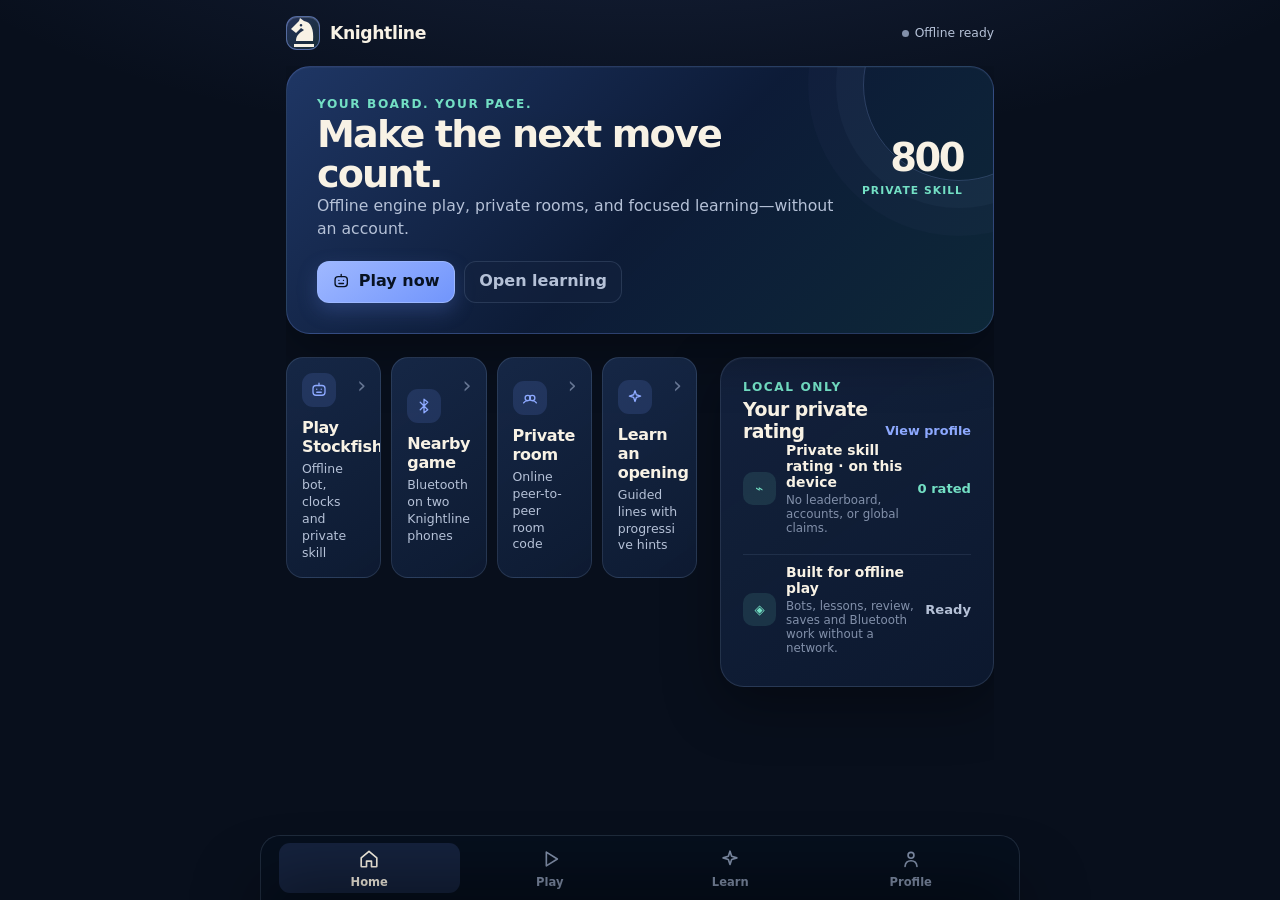
==== commit 12e38adb: "Add free review analysis, rated offline puzzle packs and aligned evaluation rail" ====
--- a/app/src/main/assets/ui/index.html
+++ b/app/src/main/assets/ui/index.html
@@ -16,7 +16,7 @@
     <main id="main-content" class="app-main" tabindex="-1"></main>
     <nav class="bottom-nav" aria-label="Primary navigation" data-testid="primary-navigation">
       <button class="nav-item" type="button" data-nav="home" data-testid="nav-home"><span class="nav-icon" aria-hidden="true"><svg viewBox="0 0 24 24"><path d="M3.5 10.8 12 3.7l8.5 7.1v9a.7.7 0 0 1-.7.7h-5.1v-6.2H9.3v6.2H4.2a.7.7 0 0 1-.7-.7Z"/></svg></span><span>Home</span></button>
-      <button class="nav-item" type="button" data-nav="play" data-testid="nav-play"><span class="nav-icon" aria-hidden="true"><svg viewBox="0 0 24 24"><path d="M7.3 20h10.9M8.5 16.8h8.7M9.2 16.8l1.1-4.2-2.2-2.7 1.2-5.7 5.5 1.6 2.5 4.4-2.1 2.5 1 4.1M11.5 7.1l3.3-1.3"/></svg></span><span>Play</span></button>
+      <button class="nav-item" type="button" data-nav="play" data-testid="nav-play"><span class="nav-icon" aria-hidden="true"><svg viewBox="0 0 24 24"><path d="M8 4.5 20 12 8 19.5Z" stroke-linejoin="round"/></svg></span><span>Play</span></button>
       <button class="nav-item" type="button" data-nav="learn" data-testid="nav-learn"><span class="nav-icon" aria-hidden="true"><svg viewBox="0 0 24 24"><path d="M12 3.5 13.8 9l5.7 1.8-5.7 1.8L12 18l-1.8-5.4-5.7-1.8L10.2 9Z"/></svg></span><span>Learn</span></button>
       <button class="nav-item" type="button" data-nav="profile" data-testid="nav-profile"><span class="nav-icon" aria-hidden="true"><svg viewBox="0 0 24 24"><circle cx="12" cy="8" r="3.2"/><path d="M5.5 20c.4-4 2.7-6.1 6.5-6.1s6.1 2.1 6.5 6.1"/></svg></span><span>Profile</span></button>
     </nav>
--- a/app/src/main/assets/ui/styles.css
+++ b/app/src/main/assets/ui/styles.css
@@ -163,10 +163,12 @@
 .piece-svg .piece-main, .piece-svg .piece-base { fill: var(--piece-fill); stroke: var(--piece-edge); stroke-width: 1.45; stroke-linejoin: round; }
 .piece-svg .piece-detail { fill: none; stroke: var(--piece-shine); stroke-width: 2.4; stroke-linecap: round; stroke-linejoin: round; }
 .piece-svg .piece-shadow { fill: #000; opacity: .13; stroke: none; }
-.square--coach-source::before, .square--coach-target::before { content: ""; position: absolute; z-index: 2; inset: 5%; border: 2px solid rgba(121, 238, 207, .92); pointer-events: none; }
-.square--coach-source::before { border-radius: 12%; box-shadow: inset 0 0 0 1px rgba(9,33,54,.28); }
-.square--coach-target::before { border-radius: 50%; background: rgba(121, 238, 207, .12); box-shadow: 0 0 0 1px rgba(9,33,54,.3); }
-.board-overlay { position: absolute; inset: 0; z-index: 2; width: 100%; height: 100%; overflow: visible; pointer-events: none; }
+.square--coach-source .piece-svg { filter: drop-shadow(0 0 3px #73dfc4) drop-shadow(0 0 1px #73dfc4); }
+.board-overlay { position: absolute; inset: 0; z-index: 4; width: 100%; height: 100%; overflow: visible; pointer-events: none; }
+.chess-arrow { color: #70b848; opacity: .83; }
+.chess-arrow--played { color: #f2a43b; }
+.chess-arrow-shaft { fill: none; stroke: currentColor; stroke-width: 3.2; stroke-linejoin: round; stroke-linecap: butt; }
+.chess-arrow-head { fill: currentColor; }
 .coach-arrow { stroke: rgba(112, 239, 209, .94); stroke-width: 1.15; stroke-linecap: round; opacity: .8; filter: drop-shadow(0 1px 1px rgba(0,0,0,.28)); }
 .coach-arrow-head { fill: rgba(112, 239, 209, .94); opacity: .88; }
 .board-accessibility-note { position: absolute; width: 1px; height: 1px; padding: 0; margin: -1px; overflow: hidden; clip: rect(0,0,0,0); white-space: nowrap; border: 0; }
@@ -255,6 +257,8 @@
 .bottom-sheet { position: fixed; z-index: 40; left: 50%; bottom: 0; width: min(var(--content-max), 100%); max-height: min(90dvh, 46rem); padding: 8px clamp(14px, 4vw, 27px) calc(15px + var(--safe-bottom)); border: 1px solid rgba(177,201,239,.2); border-bottom: 0; border-radius: 26px 26px 0 0; background: linear-gradient(180deg, #15233a, #0e1a2e 62%, #0b1729); box-shadow: 0 -22px 64px rgba(0,0,0,.55), inset 0 1px 0 rgba(255,255,255,.065); transform: translate3d(-50%, calc(100% + 10px), 0); transition: transform 230ms cubic-bezier(.2,.8,.2,1); will-change: transform; }
 .bottom-sheet[data-open="true"] { transform: translate3d(-50%, 0, 0); }
 .bottom-sheet[data-sheet-kind="setup"] { height: auto; }
+.bottom-sheet[data-sheet-kind="setup"] .sheet-footer { grid-template-columns: minmax(0, 1fr) minmax(0, 1.4fr); }
+.bottom-sheet[data-sheet-kind="setup"] .sheet-footer .button { min-width: 0; font-size: .88rem; padding-left: .5rem; padding-right: .5rem; }
 .bottom-sheet[data-sheet-kind="room"], .bottom-sheet[data-sheet-kind="moves"] { height: auto; }
 .sheet-grabber { width: 37px; height: 4px; margin: 3px auto 12px; border-radius: 99px; background: rgba(207,220,245,.37); }
 .sheet-scroll { max-height: calc(min(88dvh, 44rem) - 42px - var(--safe-bottom)); overflow: auto; overscroll-behavior: contain; padding: 0 1px 4px; scrollbar-color: rgba(177,201,239,.32) transparent; }
@@ -342,6 +346,162 @@
   .screen--home .home-activity { grid-column: 2; grid-row: 2 / span 2; }
   .bottom-nav { border: 1px solid rgba(177,201,239,.14); border-bottom: 0; border-radius: 20px 20px 0 0; }
 }
+/* Board workspaces allocate the viewport, not document height. The board gets
+   the remaining rectangle and fits a true square inside it. Selection cannot
+   change track sizes; hints and analysis have reserved, expandable regions. */
+.app-shell[data-screen="puzzle"] { padding-bottom: calc(10px + var(--safe-bottom)); }
+.app-shell[data-screen="puzzle"] .bottom-nav { display: none; }
+.puzzle-hero { background: linear-gradient(140deg, #1a3047, #0d1c30); }
+.puzzle-progress { font-size: 1.8rem; color: var(--mint); font-weight: 800; white-space: nowrap; }
+.puzzle-progress small { font-size: .85rem; color: var(--muted); }
+.puzzle-progress-row { display: flex; flex-wrap: wrap; gap: 12px; margin: 14px 0; font-size: .76rem; color: var(--mist); }
+.puzzle-progress-row strong { color: var(--ivory); font-size: 1.1rem; margin-right: 3px; }
+.missed-collection { margin: 10px 0; justify-content: space-between; }
+.difficulty-grid { display: grid; grid-template-columns: repeat(2,minmax(0,1fr)); gap: 9px; }
+.difficulty-card { display: flex; flex-direction: column; gap: 5px; padding: 13px; border: 1px solid var(--line); border-radius: 13px; background: #101e32; text-align: left; }
+.difficulty-card strong { font-size: .85rem; }
+.difficulty-card span { font-size: .8rem; color: var(--mint); }
+.difficulty-card small { color: var(--muted); font-size: .69rem; }
+.difficulty-card[aria-pressed="true"] { border-color: var(--blue); background: #233458; }
+.puzzle-pagination { display: flex; align-items: center; justify-content: space-between; gap: 8px; margin: 14px 0; font-size: .75rem; }
+.puzzle-library > .tiny { margin-top: 14px; line-height: 1.5; }
+.puzzle-library .puzzle-entry { width: 100%; }
+.puzzle-pack { display: grid; gap: 0; margin-top: 15px; }
+.puzzle-entry { display: grid; grid-template-columns: 34px minmax(0,1fr) auto; gap: 11px; align-items: center; text-align: left; padding: 13px 0; background: transparent; border: 0; border-top: 1px solid var(--line); }
+.puzzle-number { font-variant-numeric: tabular-nums; color: var(--mint); font-size: .8rem; }
+.puzzle-entry strong { display: block; font-size: .91rem; font-weight: 700; }
+.puzzle-entry small { display: block; margin-top: 4px; color: var(--muted); font-size: .71rem; }
+.puzzle-workspace { height: 100%; min-height: 0; grid-template-rows: auto auto minmax(0,1fr) 8rem auto; gap: 12px; }
+.puzzle-title { padding: 8px 0; }
+.puzzle-status { display: flex; align-items: center; gap: 9px; font-size: .85rem; }
+.puzzle-status > span:last-child { margin-left: auto; color: var(--muted); font-variant-numeric: tabular-nums; }
+.side-disc { width: 13px; height: 13px; border-radius: 50%; border: 1px solid var(--mist); }
+.side-disc--white { background: var(--ivory); }
+.side-disc--black { background: #152236; }
+.puzzle-feedback { padding: 15px; background: rgba(115,223,196,.06); border: 1px solid rgba(115,223,196,.2); border-radius: 14px; overflow-y: auto; }
+.puzzle-feedback .body-copy { font-size: .85rem; }
+.puzzle-actions { display: grid; grid-template-columns: 1fr 1.4fr; gap: 9px; }
+.puzzle-actions .button { min-height: 52px; font-size: .85rem; }
+.app-shell[data-screen="game"] .app-main,
+.app-shell[data-screen="review"] .app-main,
+.app-shell[data-screen="puzzle"] .app-main { overflow: hidden; padding: 0; }
+.app-shell[data-screen="game"] .app-header,
+.app-shell[data-screen="review"] .app-header,
+.app-shell[data-screen="puzzle"] .app-header { margin-bottom: 8px; }
+.play-workspace { height: 100%; min-height: 0; grid-template-rows: auto auto minmax(0, 1fr) auto calc(3rem + 36px) auto; gap: 8px; padding: 0; }
+.review-workspace { height: 100%; min-height: 0; grid-template-rows: auto minmax(0, 1fr) 70px auto calc(3.4rem + 88px) auto; gap: 8px; }
+.play-workspace .board-stage, .review-workspace .board-stage, .puzzle-workspace .board-stage { min-height: 0; container-type: size; display: grid; place-items: center; }
+.play-workspace .board-layout, .review-workspace .board-layout, .puzzle-workspace .board-layout { width: min(100cqw, 100cqh); }
+.play-workspace .board-layout--evaluated, .review-workspace .board-layout--evaluated { width: min(100cqw, calc(100cqh + 14px)); }
+.play-workspace .game-topline { min-height: 42px; }
+.game-integrity { color: var(--muted); font-size: .65rem; line-height: 1.3; }
+.play-workspace .player-card { min-height: 48px; padding: 5px 9px; border-radius: 10px; background: rgba(17,30,52,.5); }
+.play-workspace .player-meta { margin-top: 1px; }
+.play-workspace .avatar { width: 32px; height: 32px; border-radius: 9px; }
+.coach-summary, .review-insight { width: 100%; min-width: 0; min-height: 0; text-align: left; border: 1px solid rgba(115,223,196,.2); border-radius: 13px; background: linear-gradient(120deg, rgba(30,68,73,.4), rgba(15,30,49,.8)); padding: 10px 12px; color: var(--ivory); }
+.coach-summary { display: grid; grid-template-columns: minmax(0, 1fr) auto; align-items: center; gap: 9px; }
+.coach-summary .coach-heading { margin-bottom: 5px; }
+.coach-summary .coach-copy, .review-insight .coach-copy { display: -webkit-box; -webkit-box-orient: vertical; -webkit-line-clamp: 2; overflow: hidden; font-size: .78rem; line-height: 1.4; }
+.detail-link { color: var(--mint); font-size: .68rem; font-weight: 750; white-space: nowrap; }
+.play-workspace .game-actions { display: grid; grid-template-columns: repeat(3, minmax(0,1fr)); gap: 7px; margin: 0; }
+.play-workspace .game-actions--dock { grid-template-columns: repeat(4, minmax(0,1fr)); }
+.play-workspace .game-actions .button { flex-direction: column; gap: 5px; min-height: 60px; padding: 7px 2px; border-radius: 12px; font-size: .69rem; line-height: 1.25; }
+.play-workspace .game-actions .ui-icon { width: 21px; height: 21px; }
+.review-position-line { min-height: 45px; }
+.review-position-line > div { min-width: 0; }
+.review-position-line strong { display: block; font-size: 1.22rem; margin-top: 3px; }
+.review-position-line strong { white-space: nowrap; overflow: hidden; text-overflow: ellipsis; }
+.review-verdict { max-width: 52%; text-align: right; color: var(--mint); font-size: .77rem; font-weight: 750; }
+.review-verdict--blunder { color: var(--rose); }
+.review-verdict--mistake { color: #f4a15b; }
+.review-verdict--inaccuracy { color: var(--gold); }
+.review-verdict--pending { color: var(--mist); }
+.chess-arrow--good { color: #81bc58; }
+.chess-arrow--inaccuracy { color: #e6c84f; }
+.chess-arrow--mistake { color: #ef9748; }
+.chess-arrow--blunder { color: #ee5c66; }
+.chess-arrow--pending { color: #a7b3c5; }
+.review-tools { display: grid; grid-template-columns: 1fr 1fr .8fr; gap: 7px; }
+.review-tools .button { font-size: .71rem; padding: 7px 5px; min-height: 42px; }
+.review-tools [aria-pressed="true"] { background: #284736; border-color: #81bc58; }
+.review-live-score { padding: 5px 0; background: none; border: 0; text-align: left; min-height: 28px; }
+.review-live-score strong { font-size: .94rem; }
+.review-player-key { display: grid; gap: 8px; font-size: .8rem; margin: 14px 0; }
+.review-player-key > span { display: flex; align-items: center; gap: 8px; }
+.review-filters { display: flex; flex-wrap: wrap; gap: 8px; margin: 16px 0 8px; }
+.review-filters .chip { padding: 9px 12px; font-size: .78rem; }
+.review-filters [aria-pressed="true"] { color: var(--ivory); background: #2a3d64; border-color: var(--blue); }
+.overview-key-list .highlight-player { color: var(--mint); margin: 0 0 4px; }
+.review-timeline { display: grid; grid-template-rows: 26px 42px; min-width: 0; border: 1px solid var(--line); border-radius: 10px; overflow: hidden; background: #0d192a; }
+.analysis-chart { width: 100%; height: 32px; background: rgba(115,223,196,.035); }
+.analysis-zero { stroke: var(--muted); stroke-width: .3; stroke-dasharray: 1 1; }
+.analysis-line { stroke: var(--mint); stroke-width: 1.5; fill: none; vector-effect: non-scaling-stroke; }
+.analysis-area { fill: rgba(115,223,196,.16); }
+.analysis-cursor { stroke: var(--gold); stroke-width: 1.5; vector-effect: non-scaling-stroke; }
+.analysis-caption { display: grid; place-items: center; font-size: .64rem; color: var(--muted); }
+.review-ribbon { display: flex; overflow-x: auto; min-width: 0; scrollbar-width: none; border-top: 1px solid var(--line); }
+.review-ribbon button { flex: 0 0 auto; min-width: 58px; border: 0; padding: 5px 11px; background: transparent; font-weight: 720; font-size: .81rem; }
+.review-ribbon button span { color: var(--muted); font-size: .64rem; }
+.review-ribbon button[aria-current="step"] { background: rgba(115,148,255,.23); box-shadow: inset 0 -2px var(--blue); }
+.review-workspace .tab-row { margin: 0; }
+.review-workspace .tab { min-height: 40px; padding: 7px; font-size: .75rem; }
+.review-insight { display: flex; flex-direction: column; gap: 7px; border-top: 3px solid var(--mint); }
+.review-insight--blunder { border-top-color: var(--rose); }
+.review-insight--mistake { border-top-color: #f4a15b; }
+.review-insight--inaccuracy { border-top-color: var(--gold); }
+.insight-reading { flex: 1; min-height: 0; text-align: left; padding: 0; border: 0; background: none; }
+.insight-reading .insight-heading { margin-bottom: 6px; }
+.review-coach-actions { display: flex; justify-content: space-between; align-items: center; gap: 8px; }
+.review-coach-actions .button { font-size: .68rem; padding: 8px; min-height: 38px; }
+.bottom-sheet[data-sheet-kind="review-overview"] { height: min(90dvh, 46rem); }
+.bottom-sheet[data-sheet-kind="review-overview"] .sheet-scroll { height: 100%; }
+.bottom-sheet[data-sheet-kind="review-overview"] .sheet-footer { position: static; background: none; }
+.review-overview-status { display: flex; align-items: center; justify-content: space-between; gap: 10px; }
+.overview-lead { margin: 12px 0; }
+.overview-graph .review-timeline { height: 110px; grid-template-rows: 64px 44px; }
+.overview-graph .analysis-chart { height: 64px; }
+.classification-table { margin: 16px 0 10px; }
+.classification-row { display: grid; grid-template-columns: minmax(0,1fr) 50px 50px; align-items: center; min-height: 38px; gap: 8px; font-size: .81rem; border-bottom: 1px solid var(--line); }
+.classification-row > span:first-child { display: flex; align-items: center; gap: 9px; }
+.classification-row strong, .classification-heading > span:not(:first-child) { text-align: center; font-variant-numeric: tabular-nums; }
+.classification-heading { color: var(--muted); font-size: .65rem; }
+.move-mark { display: inline-grid; place-items: center; width: 24px; height: 24px; border-radius: 50%; background: var(--mint); color: #0c1e1a; font-size: .74rem; font-style: normal; font-weight: 850; }
+.move-mark--inaccuracy { background: var(--gold); }
+.move-mark--mistake { background: #f4a15b; }
+.move-mark--blunder { background: var(--rose); }
+.overview-key-list { display: grid; gap: 8px; margin-top: 12px; }
+.overview-key-list small { display: block; color: var(--muted); font-size: .7rem; margin-top: 3px; }
+.insight-heading, .review-score-line { display: flex; align-items: center; justify-content: space-between; gap: 10px; }
+.review-score-line { font-size: .65rem; color: var(--muted); }
+.review-score-line strong { color: var(--ivory); font-variant-numeric: tabular-nums; font-size: .76rem; }
+.review-navigation { display: grid; grid-template-columns: 56px minmax(0,1fr) 56px; gap: 9px; }
+.review-navigation .button { min-height: 48px; }
+.review-navigation .button:active, .game-actions .button:active { transform: none; }
+.puzzle-actions .button:active { transform: none; }
+.review-counter { font-variant-numeric: tabular-nums; }
+.review-counter span { color: var(--muted); font-size: .72rem; }
+.reading-copy { white-space: pre-line; }
+.move-navigator { display: grid; grid-template-columns: repeat(2, minmax(0,1fr)); gap: 8px; margin-top: 15px; }
+@media (max-height: 780px) {
+  .play-workspace, .review-workspace { gap: 5px; }
+  .play-workspace .player-card { min-height: 43px; }
+  .play-workspace .game-actions .button { min-height: 53px; }
+  .review-workspace { grid-template-rows: auto minmax(0,1fr) 42px auto calc(2.5rem + 90px) auto; }
+  .review-position-line .coach-kicker { font-size: .56rem; }
+  .review-position-line { min-height: 38px; }
+  .review-insight { padding: 8px 10px; gap: 5px; }
+  .review-insight .coach-copy { font-size: .73rem; }
+  .review-insight .insight-reading { display: grid; grid-template-columns: minmax(0,1fr) auto; gap: 8px; align-items: start; }
+  .review-insight .insight-heading { display: contents; }
+  .review-insight .insight-heading .coach-kicker { display: none; }
+  .review-insight .detail-link { grid-row: 1; grid-column: 2; }
+  .review-insight .coach-copy { grid-row: 1; grid-column: 1; }
+  .review-coach-actions .button { font-size: .63rem; }
+  /* Keep full-size move controls and a useful board on short phones. The
+     complete evaluation graph remains one tap away in Overview. */
+  .review-workspace .review-timeline { grid-template-rows: 40px; }
+  .review-workspace .analysis-chart, .review-workspace .analysis-caption { display: none; }
+}
 @media (prefers-reduced-motion: reduce) {
   *, *::before, *::after { animation-duration: .001ms !important; animation-iteration-count: 1 !important; scroll-behavior: auto !important; transition-duration: .001ms !important; }
 }
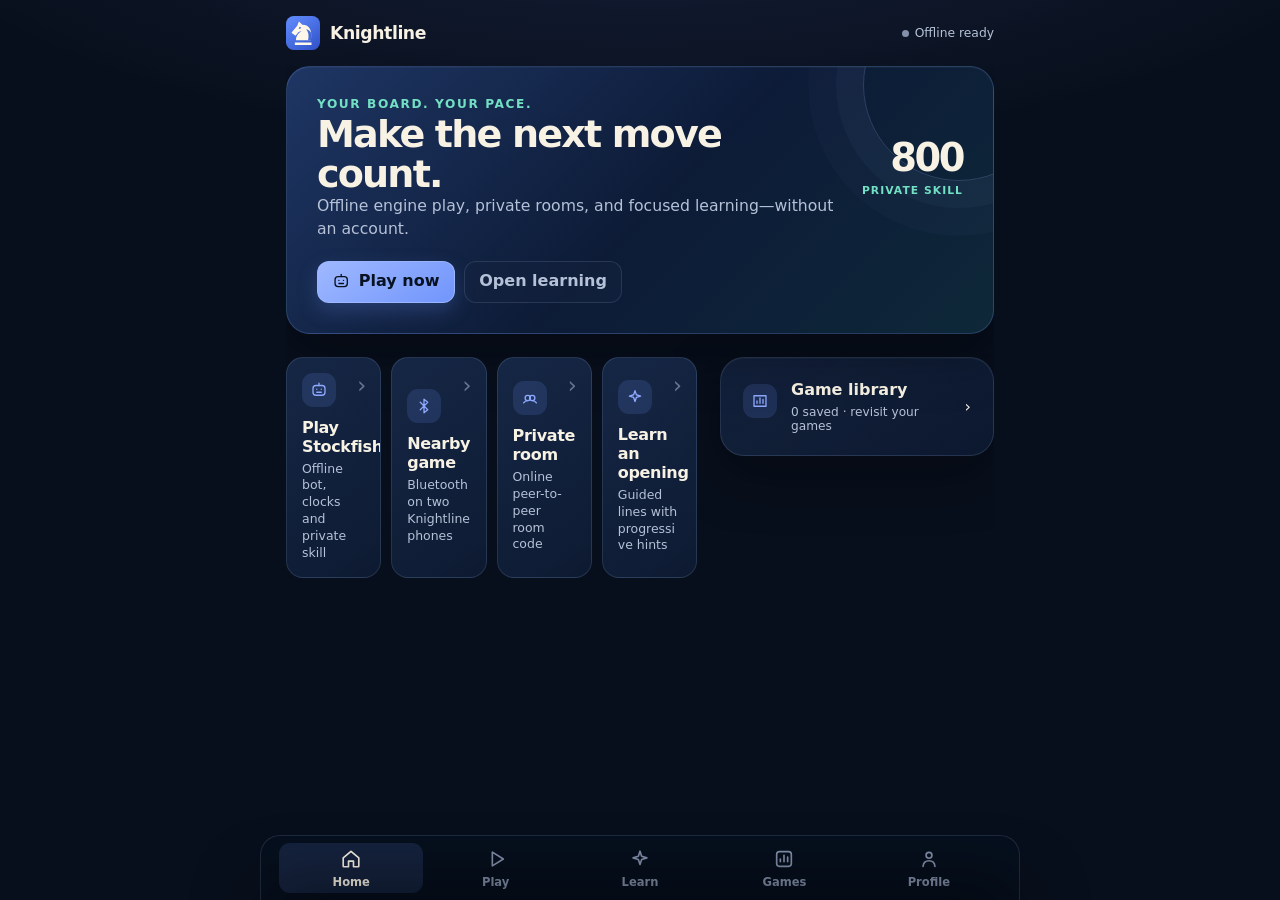
==== commit c3d6b31d: "Add wooden feedback and contextual navigation; validate complete Android flows" ====
--- a/app/src/main/assets/ui/index.html
+++ b/app/src/main/assets/ui/index.html
@@ -18,6 +18,7 @@
       <button class="nav-item" type="button" data-nav="home" data-testid="nav-home"><span class="nav-icon" aria-hidden="true"><svg viewBox="0 0 24 24"><path d="M3.5 10.8 12 3.7l8.5 7.1v9a.7.7 0 0 1-.7.7h-5.1v-6.2H9.3v6.2H4.2a.7.7 0 0 1-.7-.7Z"/></svg></span><span>Home</span></button>
       <button class="nav-item" type="button" data-nav="play" data-testid="nav-play"><span class="nav-icon" aria-hidden="true"><svg viewBox="0 0 24 24"><path d="M8 4.5 20 12 8 19.5Z" stroke-linejoin="round"/></svg></span><span>Play</span></button>
       <button class="nav-item" type="button" data-nav="learn" data-testid="nav-learn"><span class="nav-icon" aria-hidden="true"><svg viewBox="0 0 24 24"><path d="M12 3.5 13.8 9l5.7 1.8-5.7 1.8L12 18l-1.8-5.4-5.7-1.8L10.2 9Z"/></svg></span><span>Learn</span></button>
+      <button class="nav-item" type="button" data-nav="history" data-testid="nav-history"><span class="nav-icon" aria-hidden="true"><svg viewBox="0 0 24 24"><rect x="4" y="4" width="16" height="16" rx="3"/><path d="M8 15v-3m4 3V8m4 7v-5"/></svg></span><span>Games</span></button>
       <button class="nav-item" type="button" data-nav="profile" data-testid="nav-profile"><span class="nav-icon" aria-hidden="true"><svg viewBox="0 0 24 24"><circle cx="12" cy="8" r="3.2"/><path d="M5.5 20c.4-4 2.7-6.1 6.5-6.1s6.1 2.1 6.5 6.1"/></svg></span><span>Profile</span></button>
     </nav>
   </div>
--- a/app/src/main/assets/ui/styles.css
+++ b/app/src/main/assets/ui/styles.css
@@ -68,11 +68,14 @@
 .muted { color: var(--muted); }
 .tiny { font-size: clamp(.69rem, 2.3vw, .78rem); color: var(--muted); }
 .header-brand { display: flex; align-items: center; min-width: 0; gap: 10px; }
-.brand-mark { width: 34px; height: 34px; flex: 0 0 auto; border: 1px solid rgba(141,169,255,.5); border-radius: 11px; display: grid; place-items: center; background: linear-gradient(135deg, rgba(115,148,255,.24), rgba(115,223,196,.12)); color: var(--ivory); box-shadow: inset 0 1px 0 rgba(255,255,255,.16); }
+.brand-mark { width: 34px; height: 34px; flex: 0 0 auto; border-radius: 8px; }
+.brand-mark img { display: block; width: 100%; height: 100%; }
 .brand-word { margin: 0; font-size: clamp(.96rem, 3vw, 1.08rem); font-weight: 760; letter-spacing: -.025em; }
 .header-context { margin: 0 0 1px; color: var(--muted); font-size: .62rem; font-weight: 760; letter-spacing: .08em; text-transform: uppercase; }
 .header-back { display: grid; flex: 0 0 auto; place-items: center; width: 38px; height: 38px; padding: 0; border: 1px solid var(--line); border-radius: 12px; background: rgba(19,34,59,.72); color: var(--ivory); }
 .header-status--compact { font-size: .71rem; }
+.app-shell[data-screen="review"] .brand-word { white-space: nowrap; }
+.app-shell[data-screen="review"] .app-header > .button { flex-shrink: 0; white-space: nowrap; font-size: .74rem; padding-inline: .6rem; gap: 6px; }
 .header-status { display: inline-flex; align-items: center; gap: 6px; min-width: 0; color: var(--mist); font-size: .77rem; }
 .status-dot { width: 7px; height: 7px; border-radius: 50%; background: var(--mint); box-shadow: 0 0 0 4px rgba(115,223,196,.1); }
 .status-dot--idle { background: var(--muted); box-shadow: none; }
@@ -85,6 +88,7 @@
 .button--primary { color: #081221; border-color: rgba(158, 185, 255, .85); background: linear-gradient(145deg, #9fb8ff, #7195fc); box-shadow: 0 8px 20px rgba(94, 126, 220, .28); }
 .button--primary:hover { background: linear-gradient(145deg, #b2c6ff, #7ea0ff); }
 .button--mint { color: #041b1a; border-color: rgba(130, 245, 215, .85); background: linear-gradient(145deg, #a1f0da, #70d5bc); box-shadow: 0 8px 18px rgba(70, 202, 172, .2); }
+.button--mint:hover { color: #041b1a; background: linear-gradient(145deg, #b5f5e3, #87e3ca); }
 .button--quiet { color: var(--mist); background: rgba(20, 35, 63, .5); }
 .button--danger { color: #ffd7dd; border-color: rgba(255,143,157,.3); background: rgba(128, 39, 64, .2); }
 .button--wide { width: 100%; }
@@ -129,7 +133,7 @@
 .activity-value { color: var(--mint); font-size: .82rem; font-weight: 760; text-align: right; }
 .activity-value--neutral { color: var(--mist); }
 
-.bottom-nav { position: fixed; z-index: 20; left: 50%; bottom: 0; display: grid; grid-template-columns: repeat(4, minmax(0, 1fr)); width: min(var(--content-max), 100%); padding: 7px clamp(8px, 3vw, 18px) calc(7px + var(--safe-bottom)); border-top: 1px solid rgba(177,201,239,.12); background: rgba(7, 16, 30, .91); backdrop-filter: blur(18px); transform: translateX(-50%); }
+.bottom-nav { position: fixed; z-index: 20; left: 50%; bottom: 0; display: grid; grid-template-columns: repeat(5, minmax(0, 1fr)); width: min(var(--content-max), 100%); padding: 7px clamp(8px, 3vw, 18px) calc(7px + var(--safe-bottom)); border-top: 1px solid rgba(177,201,239,.12); background: rgba(7, 16, 30, .91); backdrop-filter: blur(18px); transform: translateX(-50%); }
 .nav-item { display: grid; place-items: center; gap: 3px; min-height: 50px; padding: 3px 0; border: 0; border-radius: 11px; background: transparent; color: var(--muted); font-size: clamp(.63rem, 2.5vw, .72rem); font-weight: 700; }
 .nav-item[aria-current="page"] { color: var(--ivory); background: rgba(115,148,255,.14); }
 .nav-icon { display: grid; place-items: center; width: 24px; height: 24px; line-height: 1; }
@@ -148,6 +152,10 @@
 .square { position: relative; display: grid; place-items: center; min-width: 0; min-height: 0; padding: 0; border: 0; background: var(--board-light); color: #17233c; }
 .square:disabled { opacity: 1; }
 .square--dark { background: var(--board-dark); }
+.square--drag-source > .piece-svg { visibility: hidden; }
+.square--drop { outline: 3px solid rgba(255,250,240,.85); outline-offset: -3px; }
+.drag-piece { position: fixed; left: 0; top: 0; z-index: 35; pointer-events: none; will-change: transform; }
+.drag-piece .piece-svg { width: 100%; height: 100%; filter: drop-shadow(0 9px 5px rgba(0,0,0,.5)); }
 .square--last { box-shadow: inset 0 0 0 999px rgba(245, 193, 75, .31); }
 .square--selected { outline: clamp(2px, .7vw, 4px) solid rgba(88, 236, 199, .98); outline-offset: calc(clamp(2px, .7vw, 4px) * -1); box-shadow: inset 0 0 0 999px rgba(49, 196, 166, .18); }
 .square--legal::after { content: ""; position: absolute; z-index: 1; width: 24%; aspect-ratio: 1; border-radius: 50%; background: rgba(18, 43, 71, .36); box-shadow: 0 0 0 1px rgba(255,255,255,.11); }
@@ -164,7 +172,7 @@
 .piece-svg .piece-detail { fill: none; stroke: var(--piece-shine); stroke-width: 2.4; stroke-linecap: round; stroke-linejoin: round; }
 .piece-svg .piece-shadow { fill: #000; opacity: .13; stroke: none; }
 .square--coach-source .piece-svg { filter: drop-shadow(0 0 3px #73dfc4) drop-shadow(0 0 1px #73dfc4); }
-.board-overlay { position: absolute; inset: 0; z-index: 4; width: 100%; height: 100%; overflow: visible; pointer-events: none; }
+.board-overlay { position: absolute; inset: 0; z-index: 2; width: 100%; height: 100%; overflow: visible; pointer-events: none; }
 .chess-arrow { color: #70b848; opacity: .83; }
 .chess-arrow--played { color: #f2a43b; }
 .chess-arrow-shaft { fill: none; stroke: currentColor; stroke-width: 3.2; stroke-linejoin: round; stroke-linecap: butt; }
@@ -214,6 +222,9 @@
 .lesson-card { display: grid; grid-template-columns: auto minmax(0, 1fr) auto; align-items: center; gap: 11px; padding: 13px; border: 1px solid var(--line); border-radius: var(--radius-m); background: rgba(17,31,57,.76); text-align: left; }
 .lesson-icon { display: grid; place-items: center; width: 38px; height: 38px; border-radius: 12px; background: rgba(115,148,255,.14); color: var(--blue-bright); font-size: 1rem; }
 .lesson-content { min-width: 0; }
+.learn-tabs { display: grid; grid-template-columns: repeat(3,minmax(0,1fr)); gap: 4px; padding: 5px; border: 1px solid var(--line); border-radius: 16px; background: var(--ink); }
+.learn-tabs button { min-height: 46px; padding: 10px 3px; border: 0; border-radius: 11px; background: transparent; color: var(--muted); font: inherit; font-size: clamp(.69rem,2.7vw,.83rem); font-weight: 720; }
+.learn-tabs button[aria-pressed="true"] { background: #243759; color: #f6f1e7; box-shadow: 0 2px 8px #0003; }
 .lesson-title { display: block; margin: 0; font-size: clamp(.79rem, 3.2vw, .91rem); font-weight: 760; overflow-wrap: anywhere; }
 .lesson-copy { display: block; margin: 3px 0 0; color: var(--muted); font-size: clamp(.66rem, 2.6vw, .74rem); line-height: 1.3; overflow-wrap: anywhere; }
 .progress-ring { --value: 0; display: grid; place-items: center; width: 35px; height: 35px; border-radius: 50%; background: conic-gradient(var(--mint) calc(var(--value) * 1%), rgba(177,201,239,.13) 0); }
@@ -262,7 +273,9 @@
 .bottom-sheet[data-sheet-kind="room"], .bottom-sheet[data-sheet-kind="moves"] { height: auto; }
 .sheet-grabber { width: 37px; height: 4px; margin: 3px auto 12px; border-radius: 99px; background: rgba(207,220,245,.37); }
 .sheet-scroll { max-height: calc(min(88dvh, 44rem) - 42px - var(--safe-bottom)); overflow: auto; overscroll-behavior: contain; padding: 0 1px 4px; scrollbar-color: rgba(177,201,239,.32) transparent; }
-.bottom-sheet[data-sheet-kind="setup"] .sheet-scroll { height: auto; max-height: calc(min(88dvh, 44rem) - 42px - var(--safe-bottom)); }
+.bottom-sheet[data-sheet-kind="setup"] .sheet-scroll { display: flex; flex-direction: column; overflow: hidden; height: auto; max-height: calc(min(88dvh, 44rem) - 42px - var(--safe-bottom)); }
+.setup-content { min-height: 0; flex: 0 1 auto; overflow: auto; overscroll-behavior: contain; padding-bottom: 4px; }
+.bottom-sheet[data-sheet-kind="setup"] .sheet-footer { flex: 0 0 auto; }
 .bottom-sheet[data-sheet-kind="room"] .sheet-scroll, .bottom-sheet[data-sheet-kind="moves"] .sheet-scroll { height: auto; max-height: calc(88dvh - 42px - var(--safe-bottom)); }
 .sheet-heading { display: flex; align-items: start; justify-content: space-between; gap: 12px; margin-bottom: 18px; }
 .sheet-heading > div { min-width: 0; }
@@ -282,7 +295,7 @@
 .choice-main { display: block; color: inherit; font-size: clamp(.72rem, 3vw, .84rem); font-weight: 780; overflow-wrap: anywhere; }
 .choice-detail { display: block; color: var(--muted); font-size: clamp(.59rem, 2.2vw, .67rem); overflow-wrap: anywhere; }
 .choice[aria-pressed="true"] .choice-detail { color: #b8c8ef; }
-.sheet-footer { position: sticky; bottom: -1px; display: grid; grid-template-columns: minmax(0, 1fr) auto; gap: 10px; align-items: center; padding: 15px 0 1px; background: linear-gradient(to bottom, rgba(12,24,48,0), #0b1730 27%); }
+.sheet-footer { position: static; display: grid; grid-template-columns: minmax(0, 1fr) auto; gap: 10px; align-items: center; padding: 15px 0 1px; }
 .sheet-footer .button { min-width: 120px; }
 .input { width: 100%; min-height: 48px; padding: .7rem .82rem; border: 1px solid var(--line-strong); border-radius: 13px; outline: none; background: rgba(5,13,29,.65); color: var(--ivory); }
 .input::placeholder { color: #71809b; }
@@ -421,7 +434,7 @@
 .chess-arrow--mistake { color: #ef9748; }
 .chess-arrow--blunder { color: #ee5c66; }
 .chess-arrow--pending { color: #a7b3c5; }
-.review-tools { display: grid; grid-template-columns: 1fr 1fr .8fr; gap: 7px; }
+.review-tools { display: grid; grid-template-columns: 1fr 1fr; gap: 7px; }
 .review-tools .button { font-size: .71rem; padding: 7px 5px; min-height: 42px; }
 .review-tools [aria-pressed="true"] { background: #284736; border-color: #81bc58; }
 .review-live-score { padding: 5px 0; background: none; border: 0; text-align: left; min-height: 28px; }
@@ -460,6 +473,16 @@
 .overview-lead { margin: 12px 0; }
 .overview-graph .review-timeline { height: 110px; grid-template-rows: 64px 44px; }
 .overview-graph .analysis-chart { height: 64px; }
+.overview-graph { margin: 12px 0; }
+.overview-graph-label { display: flex; justify-content: space-between; flex-wrap: wrap; gap: 4px; margin-bottom: 7px; font-size: .75rem; color: var(--mist); }
+.endgame-library { display: grid; gap: 12px; margin-top: 24px; }
+.lesson-verdict { color: var(--mint); font-weight: 750; margin: 8px 0; }
+.lesson-method { white-space: pre-line; }
+.lesson-side { border: 0; padding: 0; margin: 18px 0; }
+.lesson-side legend { margin-bottom: 10px; }
+.bottom-sheet[data-sheet-kind="lesson"] .sheet-footer { position: static; margin-top: 18px; }
+.bottom-sheet[data-sheet-kind="lesson"] { height: min(90dvh, 46rem); }
+.bottom-sheet[data-sheet-kind="lesson"] .sheet-scroll { height: 100%; }
 .classification-table { margin: 16px 0 10px; }
 .classification-row { display: grid; grid-template-columns: minmax(0,1fr) 50px 50px; align-items: center; min-height: 38px; gap: 8px; font-size: .81rem; border-bottom: 1px solid var(--line); }
 .classification-row > span:first-child { display: flex; align-items: center; gap: 9px; }
@@ -470,6 +493,31 @@
 .move-mark--mistake { background: #f4a15b; }
 .move-mark--blunder { background: var(--rose); }
 .overview-key-list { display: grid; gap: 8px; margin-top: 12px; }
+.key-moments-heading { margin: 20px 0 8px; font-size: 1rem; }
+.overview-statistics { margin-top: 20px; border-top: 1px solid var(--line); }
+.overview-statistics summary { cursor: pointer; padding: 18px 0; font-size: .85rem; font-weight: 720; color: var(--mist); }
+.library-link { display: grid; grid-template-columns: auto minmax(0,1fr) auto; align-items: center; gap: 14px; width: 100%; text-align: left; }
+.library-link strong, .library-link small, .setting-toggle strong, .setting-toggle small { display: block; }
+.library-link small { color: var(--mist); font-size: .76rem; margin-top: 6px; }
+.game-library { display: grid; gap: 12px; }
+.archived-game { display: grid; gap: 15px; width: 100%; text-align: left; }
+.archive-heading, .archive-footer { display: flex; align-items: center; justify-content: space-between; gap: 10px; }
+.archive-heading .eyebrow { margin: 0; }
+.archive-result { color: var(--mint); font-size: .8rem; font-weight: 800; }
+.archive-players { display: grid; gap: 9px; font-size: .9rem; }
+.archive-players > span { display: flex; align-items: center; gap: 8px; overflow-wrap: anywhere; }
+.archive-footer { border-top: 1px solid var(--line); padding-top: 12px; }
+.archive-footer small { color: var(--mist); font-size: .7rem; }
+.archive-footer strong { color: var(--mint); font-size: .8rem; }
+.library-error { color: var(--rose); }
+.setting-toggle { display: flex; width: 100%; align-items: center; justify-content: space-between; gap: 18px; background: none; border: 0; border-bottom: 1px solid var(--line); padding: 16px 0; text-align: left; }
+.setting-toggle strong { font-size: .9rem; }
+.setting-toggle small { margin-top: 5px; color: var(--mist); font-size: .73rem; }
+.switch-track { display: flex; align-items: center; flex-shrink: 0; width: 44px; height: 26px; padding: 3px; border-radius: 20px; background: #31405a; }
+.switch-track i { width: 20px; height: 20px; border-radius: 50%; background: var(--ivory); }
+.setting-toggle[aria-checked="true"] .switch-track { background: #31866f; justify-content: flex-end; }
+.feedback-settings > .tiny { margin: 12px 0; }
+.puzzle-feedback--mistake { border-color: #bb754c; background: #392925; }
 .overview-key-list small { display: block; color: var(--muted); font-size: .7rem; margin-top: 3px; }
 .insight-heading, .review-score-line { display: flex; align-items: center; justify-content: space-between; gap: 10px; }
 .review-score-line { font-size: .65rem; color: var(--muted); }
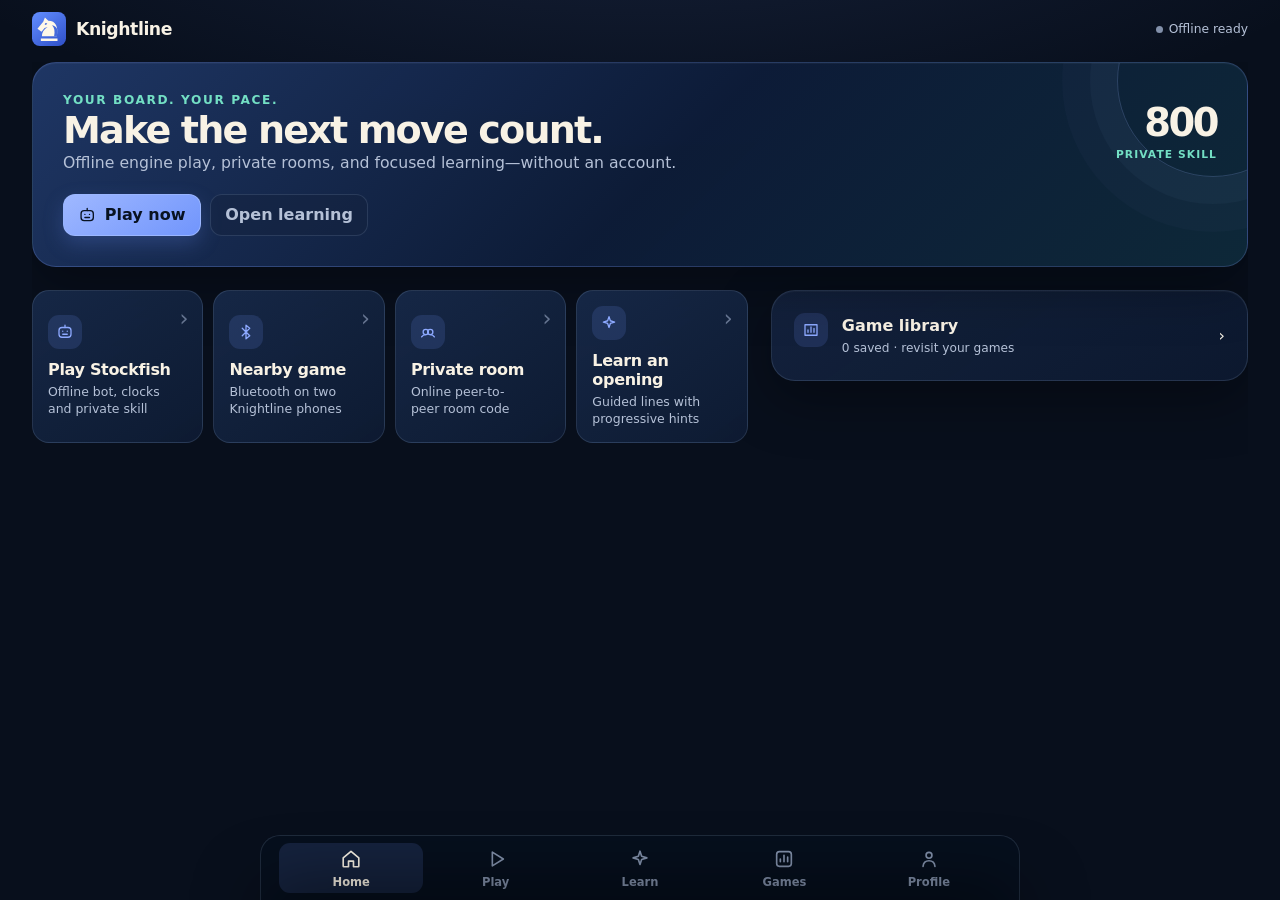
==== commit 2acbd732: "feat: Step 2 - resilience, dynamic wakelock, foreground service, intuitive rooms, tablet landscape l" ====
--- a/app/src/main/assets/ui/index.html
+++ b/app/src/main/assets/ui/index.html
@@ -6,7 +6,7 @@
   <meta name="color-scheme" content="dark">
   <meta name="theme-color" content="#08101f">
   <meta http-equiv="Content-Security-Policy" content="default-src 'self'; img-src 'self' data:; style-src 'self'; script-src 'self'; connect-src 'self'; media-src 'none'; object-src 'none'; base-uri 'none'; form-action 'none'; frame-src 'none'">
-  <title>Knightline Preview</title>
+  <title>Knightline</title>
   <link rel="stylesheet" href="styles.css">
 </head>
 <body>
--- a/app/src/main/assets/ui/styles.css
+++ b/app/src/main/assets/ui/styles.css
@@ -550,6 +550,159 @@
   .review-workspace .review-timeline { grid-template-rows: 40px; }
   .review-workspace .analysis-chart, .review-workspace .analysis-caption { display: none; }
 }
+/* Responsive Landscape & Tablet 2-Column Layout */
+@media (orientation: landscape) and (min-width: 580px), (min-width: 768px) and (orientation: landscape) {
+  .app-shell {
+    max-width: 100%;
+    padding: max(8px, var(--safe-top)) clamp(16px, 3vw, 32px) max(8px, var(--safe-bottom));
+  }
+  .app-shell[data-screen="game"] .app-main,
+  .app-shell[data-screen="review"] .app-main {
+    overflow: hidden;
+  }
+  .screen--game.play-workspace {
+    display: grid;
+    grid-template-columns: minmax(0, 1.15fr) minmax(280px, 1fr);
+    grid-template-rows: auto auto 1fr auto;
+    column-gap: clamp(16px, 2.5vw, 28px);
+    row-gap: 8px;
+    align-items: center;
+    height: 100%;
+    max-height: calc(100vh - 56px);
+  }
+  .screen--game .game-topline {
+    grid-column: 2;
+    grid-row: 1;
+    margin-bottom: 2px;
+  }
+  .screen--game .board-stage {
+    grid-column: 1;
+    grid-row: 1 / span 4;
+    display: flex;
+    justify-content: center;
+    align-items: center;
+    height: 100%;
+    width: 100%;
+  }
+  .screen--game .board-layout,
+  .screen--game .board-shell {
+    max-height: calc(100vh - 68px);
+    max-width: calc(100vh - 68px);
+    width: auto;
+    aspect-ratio: 1;
+  }
+  .screen--game .player-card:first-of-type {
+    grid-column: 2;
+    grid-row: 2;
+  }
+  .screen--game .player-card:last-of-type {
+    grid-column: 2;
+    grid-row: 3;
+    align-self: start;
+  }
+  .screen--game .coach-summary {
+    grid-column: 2;
+    grid-row: 3;
+    margin-top: 55px;
+  }
+  .screen--game .game-actions {
+    grid-column: 2;
+    grid-row: 4;
+    align-self: end;
+  }
+}
+
+.reconnecting-banner {
+  display: flex;
+  align-items: center;
+  justify-content: center;
+  gap: 8px;
+  padding: 8px 14px;
+  border-radius: var(--radius-s);
+  background: rgba(187, 117, 76, .92);
+  color: #fff;
+  font-size: .8rem;
+  font-weight: 700;
+  margin-bottom: 8px;
+  box-shadow: 0 4px 14px rgba(0,0,0,.3);
+  animation: pulse 1.8s infinite ease-in-out;
+}
+@keyframes pulse {
+  0%, 100% { opacity: 1; }
+  50% { opacity: .75; }
+}
+
+.sheet-tabs {
+  display: grid;
+  grid-template-columns: 1fr 1fr;
+  gap: 4px;
+  padding: 4px;
+  border-radius: var(--radius-m);
+  background: var(--ink);
+  border: 1px solid var(--line);
+  margin-bottom: 16px;
+}
+.sheet-tabs button {
+  min-height: 44px;
+  padding: 8px 12px;
+  border: 0;
+  border-radius: var(--radius-s);
+  background: transparent;
+  color: var(--muted);
+  font: inherit;
+  font-size: .84rem;
+  font-weight: 700;
+  cursor: pointer;
+  transition: all .15s ease;
+}
+.sheet-tabs button[aria-selected="true"] {
+  background: #243759;
+  color: var(--ivory);
+  box-shadow: 0 2px 8px rgba(0,0,0,.25);
+}
+
+.room-code-badge {
+  display: flex;
+  align-items: center;
+  justify-content: space-between;
+  padding: 14px 18px;
+  background: rgba(115,223,196,.08);
+  border: 1.5px dashed rgba(115,223,196,.35);
+  border-radius: var(--radius-m);
+  margin-bottom: 8px;
+}
+.room-code-value {
+  font-size: 1.45rem;
+  font-weight: 800;
+  letter-spacing: .25em;
+  color: var(--mint);
+  font-family: monospace;
+}
+.room-code-tools {
+  display: flex;
+  gap: 6px;
+}
+.room-join-row {
+  display: flex;
+  gap: 8px;
+  align-items: center;
+}
+.room-join-row .input {
+  flex: 1;
+  font-size: 1.15rem;
+  font-weight: 700;
+  letter-spacing: .15em;
+  font-family: monospace;
+  text-transform: uppercase;
+}
+.sheet-help {
+  font-size: .75rem;
+  color: var(--muted);
+  margin: 6px 0 14px 0;
+  line-height: 1.35;
+}
+
 @media (prefers-reduced-motion: reduce) {
   *, *::before, *::after { animation-duration: .001ms !important; animation-iteration-count: 1 !important; scroll-behavior: auto !important; transition-duration: .001ms !important; }
 }
+
